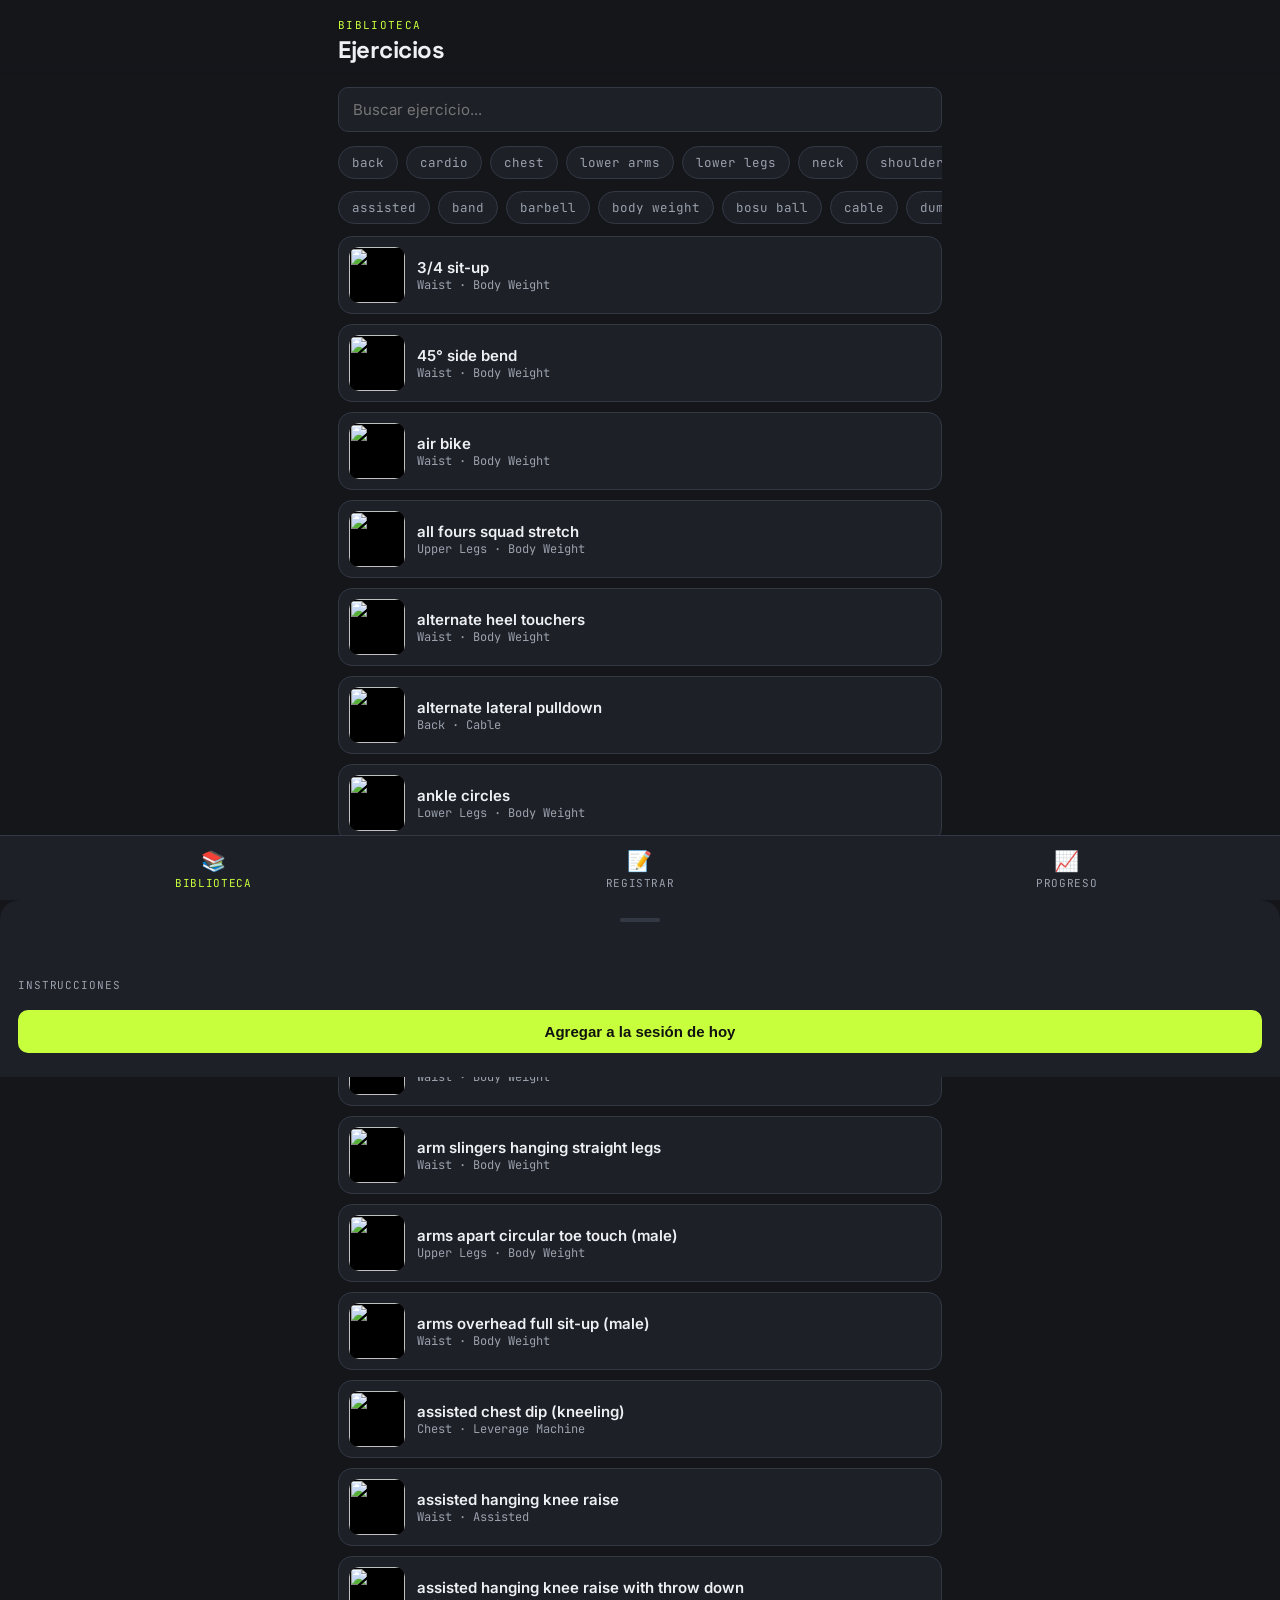
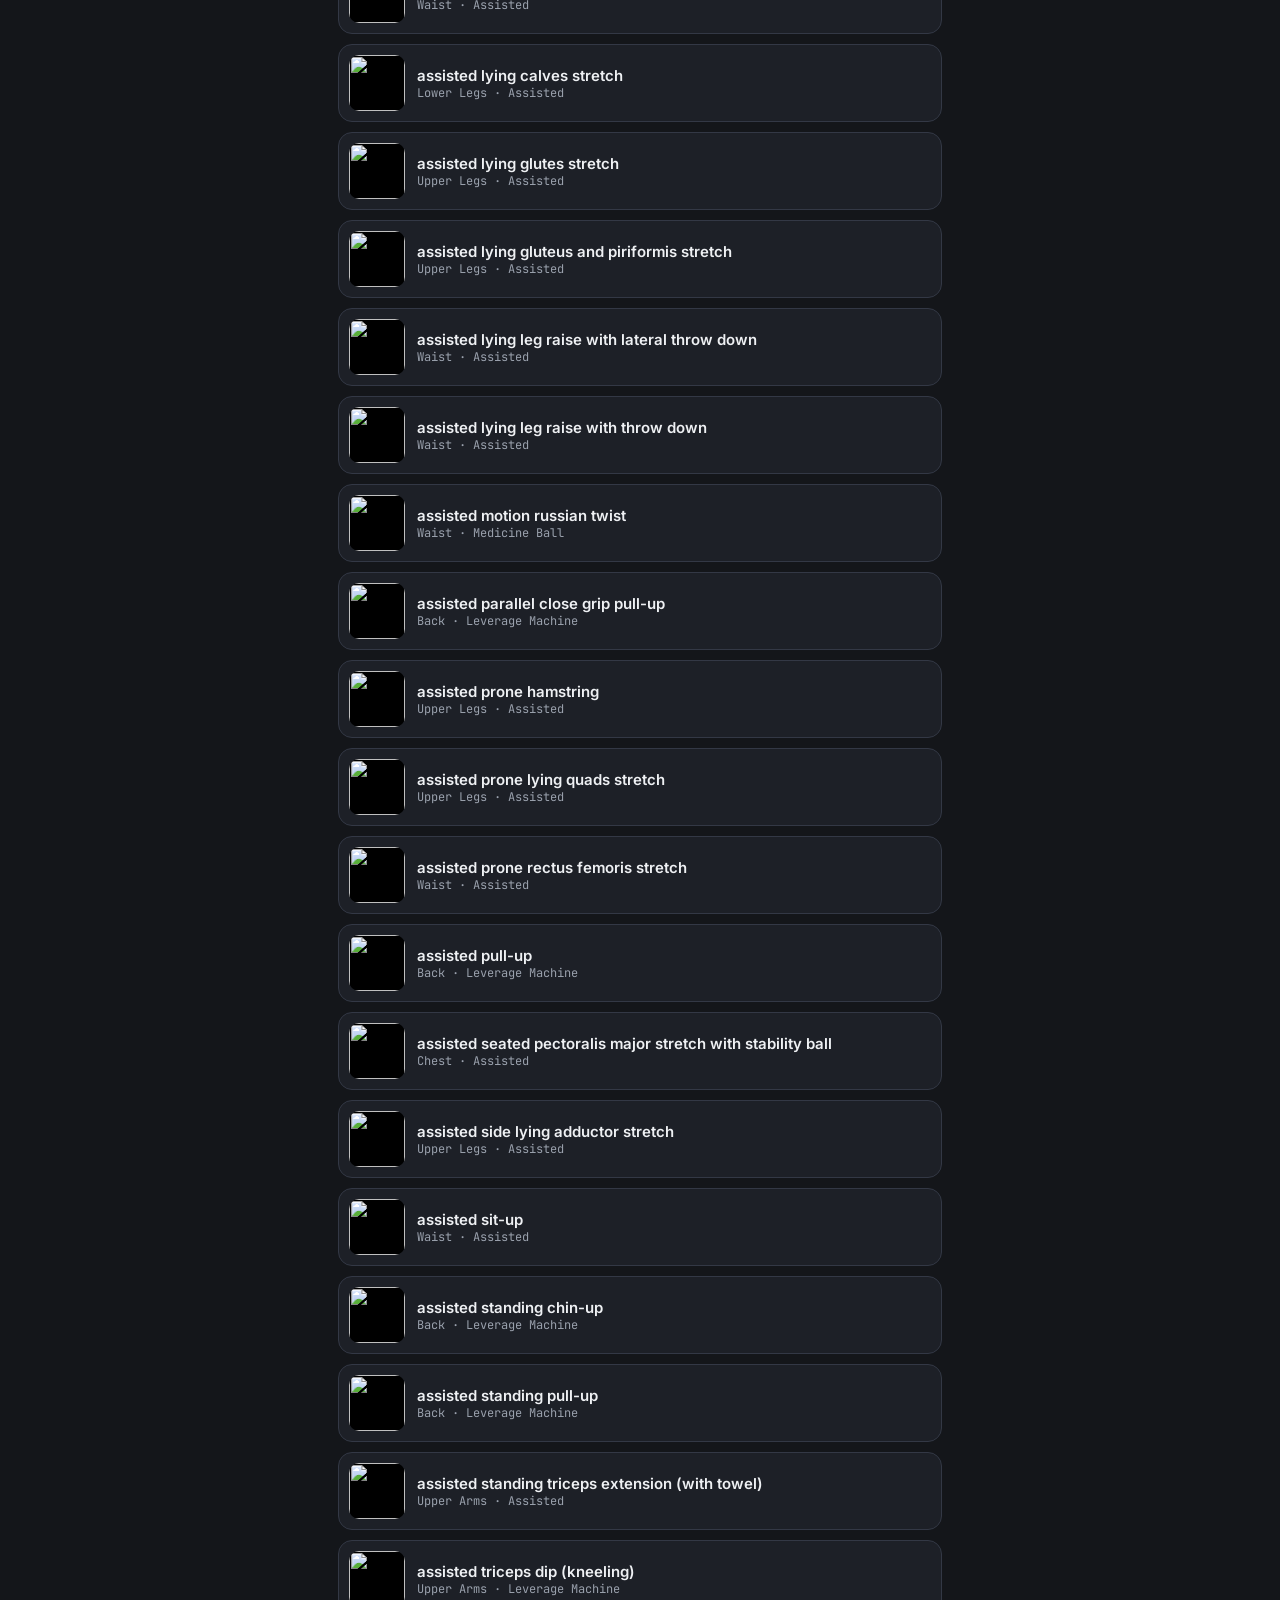
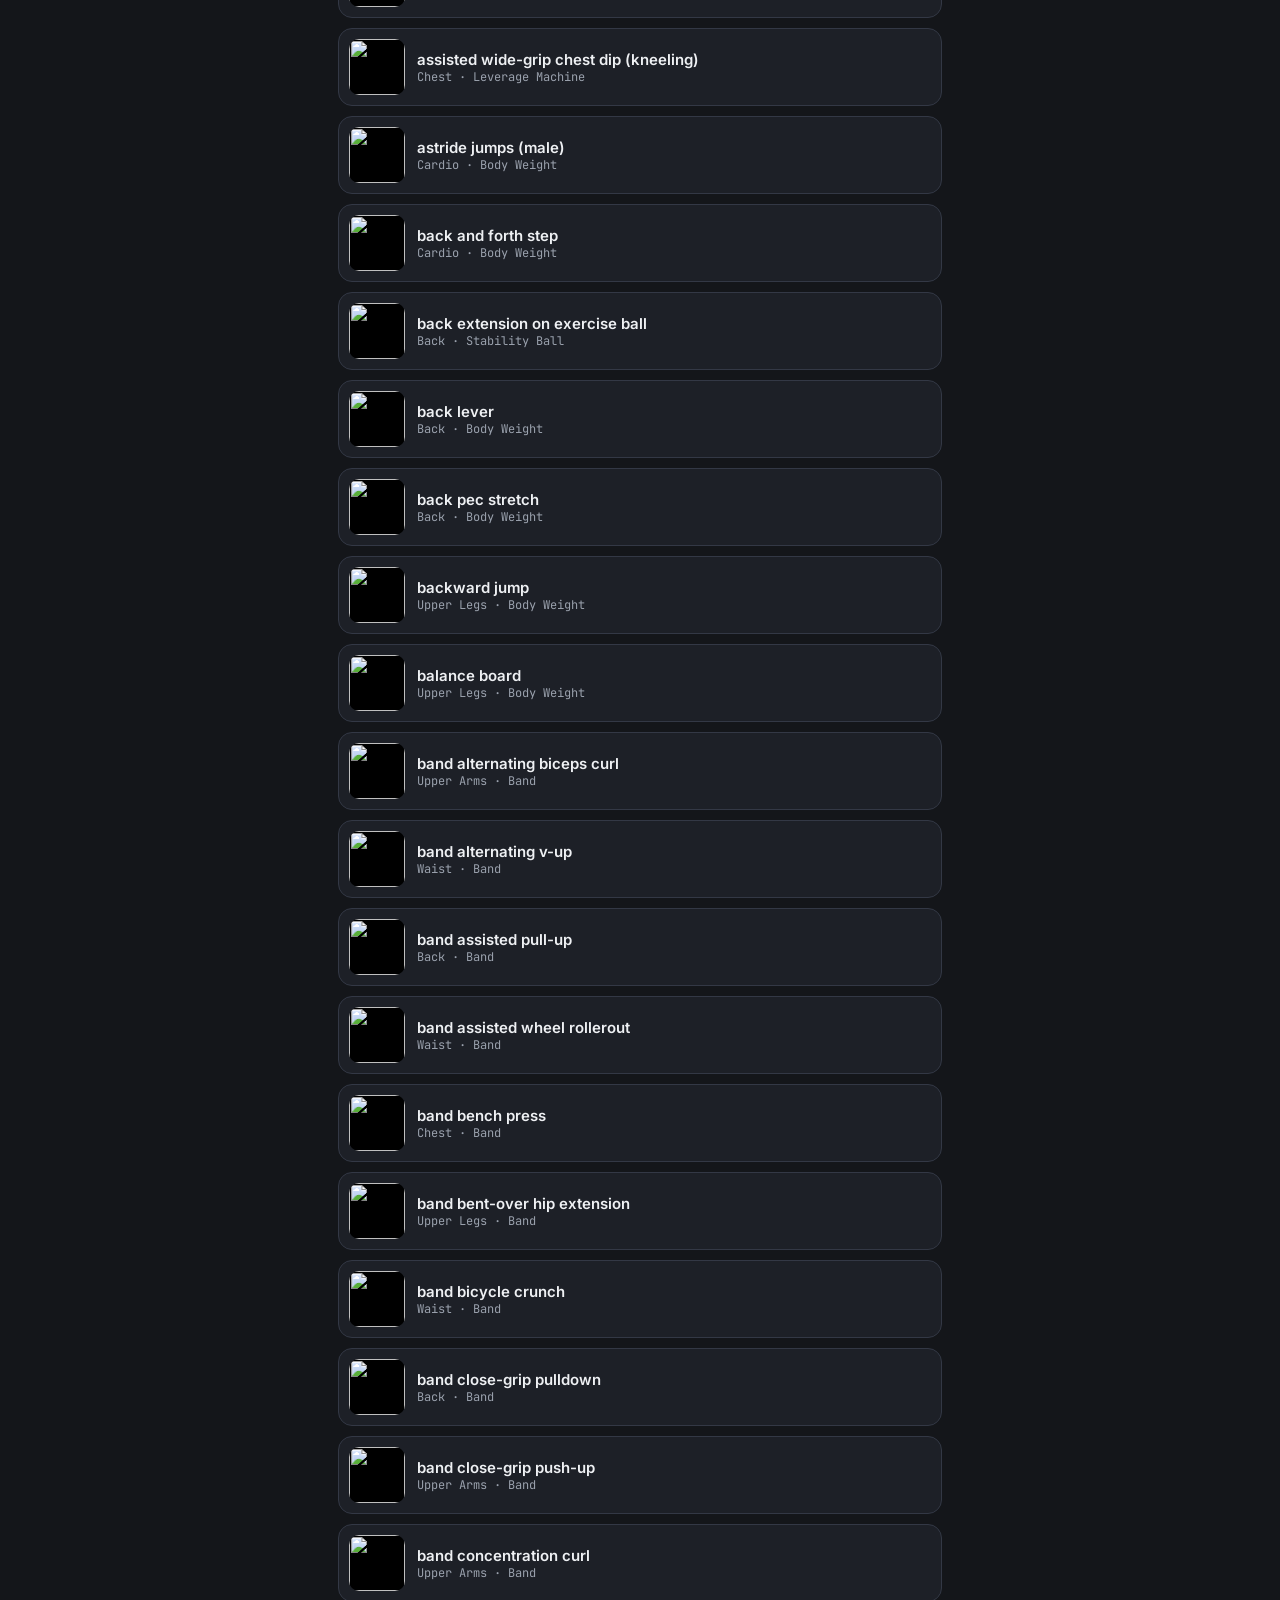
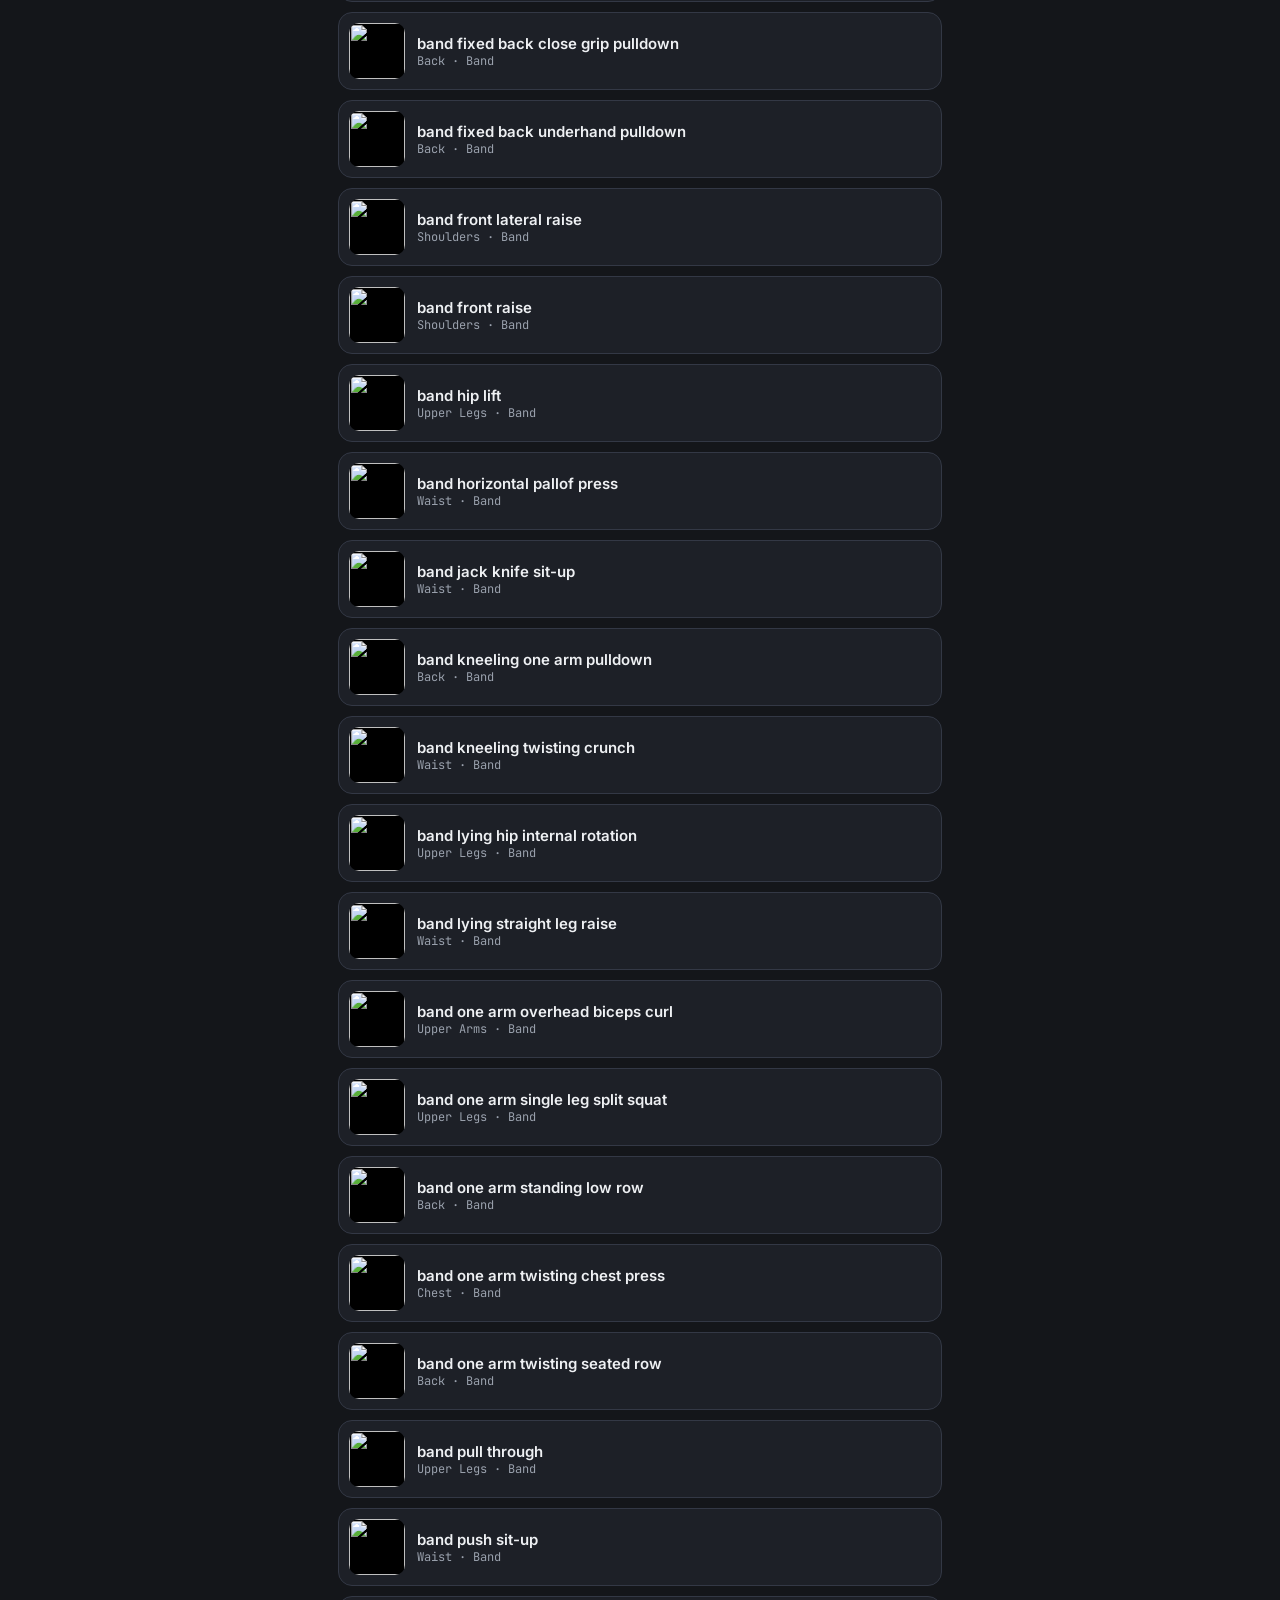
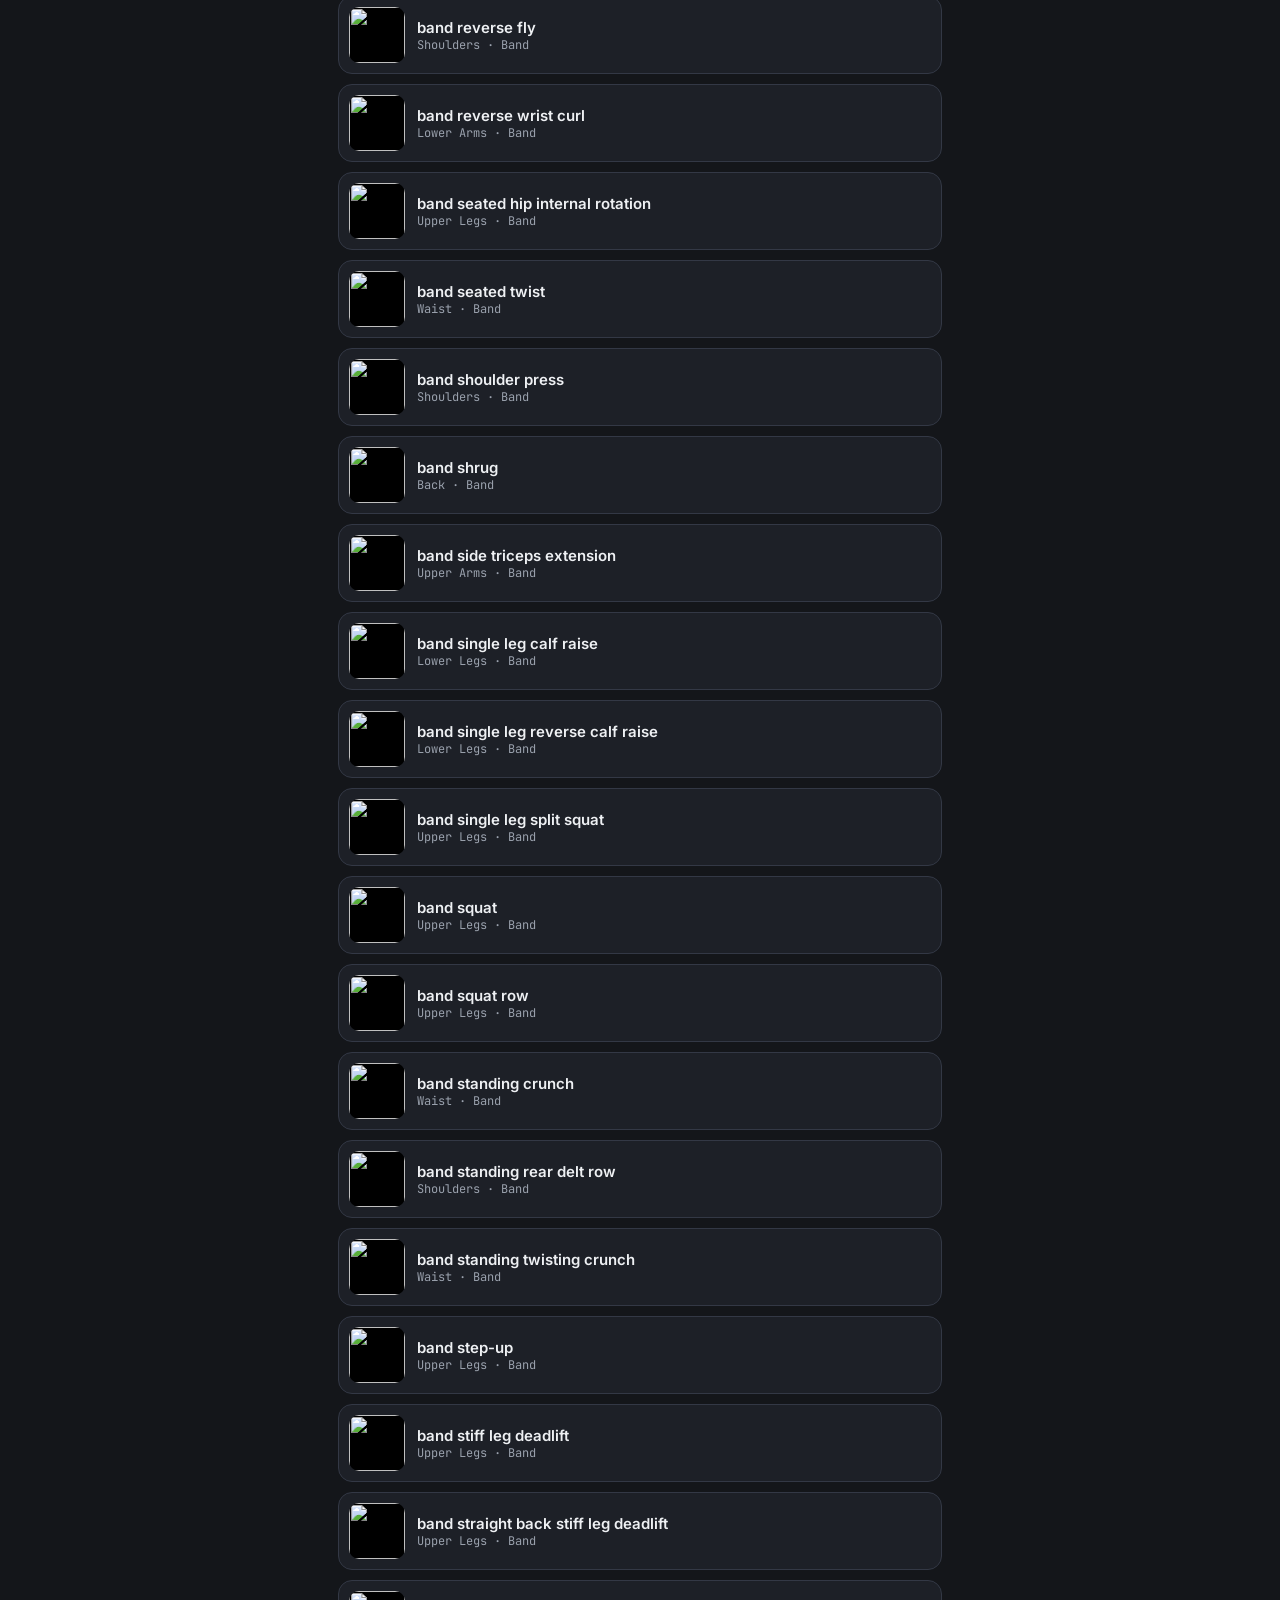
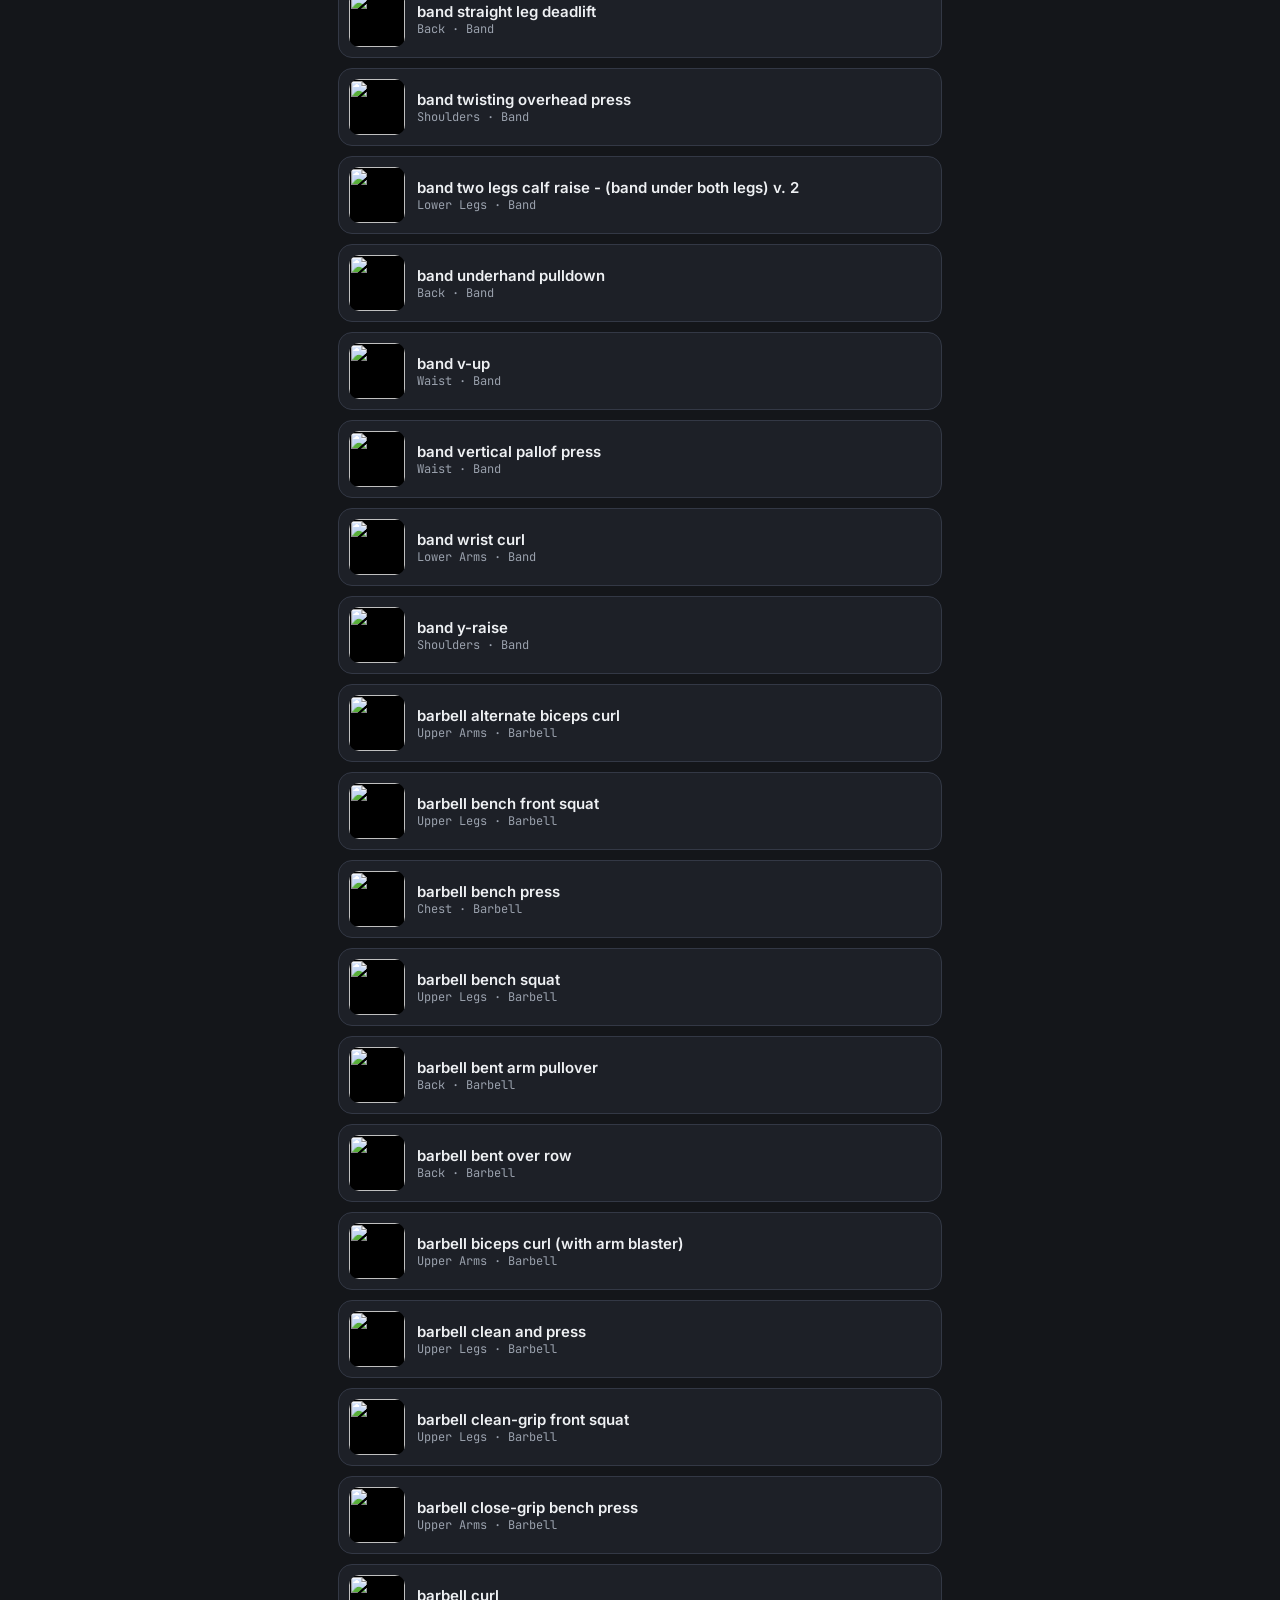
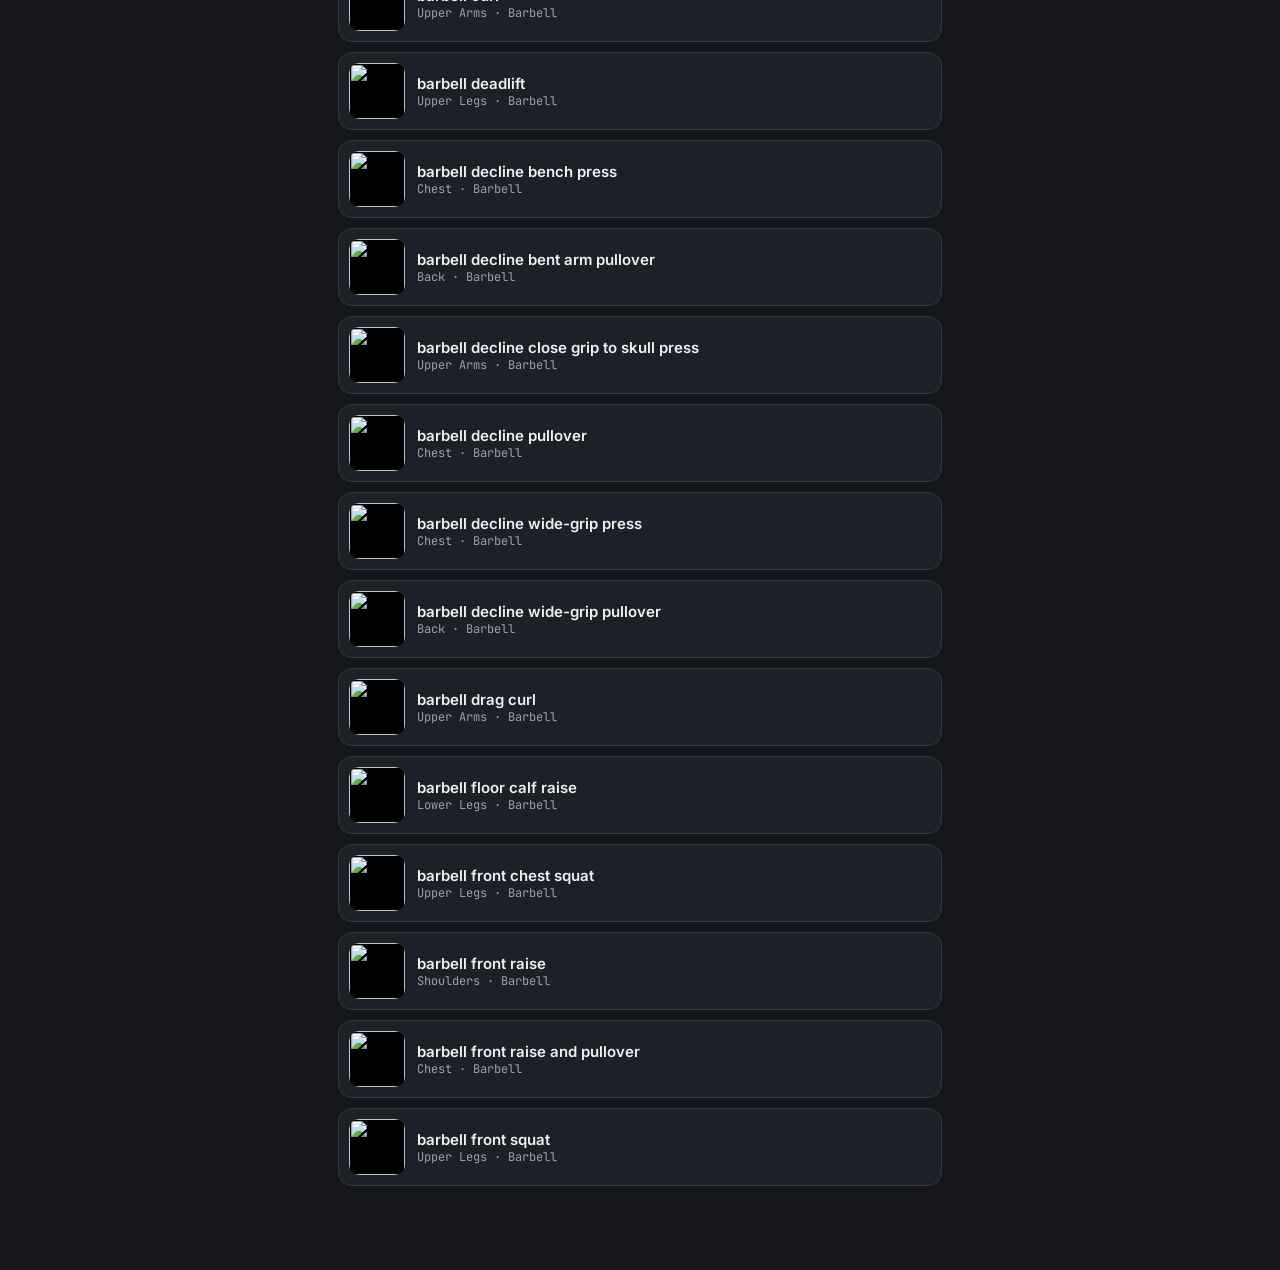
==== index.html @ 665dd1f1 "Add files via upload" ====
<!DOCTYPE html>
<html lang="es">
<head>
<meta charset="UTF-8" />
<meta name="viewport" content="width=device-width, initial-scale=1, viewport-fit=cover" />
<title>Biblioteca — Mi Entrenamiento</title>
<link rel="preconnect" href="https://fonts.googleapis.com">
<link href="https://fonts.googleapis.com/css2?family=Space+Grotesk:wght@500;700&family=Inter:wght@400;500;600&family=JetBrains+Mono:wght@400;500&display=swap" rel="stylesheet">
<link rel="stylesheet" href="css/style.css" />
</head>
<body>

<div class="topbar">
  <div class="container">
    <div class="eyebrow">Biblioteca</div>
    <h1>Ejercicios</h1>
  </div>
</div>

<div class="container">
  <div class="search-row">
    <input type="text" id="search" placeholder="Buscar ejercicio..." />
  </div>
  <div class="chip-row" id="chips-categoria"></div>
  <div class="chip-row" id="chips-equipo" style="margin-top:8px;"></div>

  <div class="ex-list" id="ex-list"></div>
  <div class="empty-state" id="empty" style="display:none;">
    <div class="big">🔍</div>
    Sin resultados. Prueba con otro filtro o búsqueda.
  </div>
</div>

<div class="sheet-backdrop" id="backdrop"></div>
<div class="sheet" id="sheet">
  <div class="handle"></div>
  <img class="hero-gif" id="sheet-gif" src="" alt="" />
  <h2 id="sheet-name"></h2>
  <div class="tag-row" id="sheet-tags"></div>
  <div class="field-label">Instrucciones</div>
  <ol id="sheet-steps"></ol>
  <div style="margin-top:18px;">
    <button class="btn" id="btn-add-session">Agregar a la sesión de hoy</button>
  </div>
</div>

<div class="toast" id="toast"></div>

<nav class="tabbar">
  <a href="index.html" class="active"><span class="icon">📚</span>Biblioteca</a>
  <a href="registro.html"><span class="icon">📝</span>Registrar</a>
  <a href="progreso.html"><span class="icon">📈</span>Progreso</a>
</nav>

<script src="js/config.js"></script>
<script>
let ALL = [];
let filtroCategoria = "todas";
let filtroEquipo = "todos";

const listEl = document.getElementById("ex-list");
const emptyEl = document.getElementById("empty");
const searchEl = document.getElementById("search");

function normaliza(s) {
  return (s || "").toString().toLowerCase().normalize("NFD").replace(/[\u0300-\u036f]/g, "");
}

async function cargar() {
  const res = await fetch("data/exercises_es.json");
  ALL = await res.json();
  construirChips();
  render();
}

function construirChips() {
  const categorias = ["todas", ...new Set(ALL.map(e => e.category).filter(Boolean))].sort();
  const equipos = ["todos", ...new Set(ALL.map(e => e.equipment).filter(Boolean))].sort();

  const catBox = document.getElementById("chips-categoria");
  catBox.innerHTML = categorias.map(c =>
    `<div class="chip ${c === filtroCategoria ? "active" : ""}" data-cat="${c}">${c}</div>`
  ).join("");
  catBox.querySelectorAll(".chip").forEach(chip => {
    chip.addEventListener("click", () => {
      filtroCategoria = chip.dataset.cat;
      construirChips();
      render();
    });
  });

  const eqBox = document.getElementById("chips-equipo");
  eqBox.innerHTML = equipos.map(eq =>
    `<div class="chip ${eq === filtroEquipo ? "active" : ""}" data-eq="${eq}">${eq}</div>`
  ).join("");
  eqBox.querySelectorAll(".chip").forEach(chip => {
    chip.addEventListener("click", () => {
      filtroEquipo = chip.dataset.eq;
      construirChips();
      render();
    });
  });
}

function render() {
  const q = normaliza(searchEl.value);
  const filtrados = ALL.filter(e => {
    if (filtroCategoria !== "todas" && e.category !== filtroCategoria) return false;
    if (filtroEquipo !== "todos" && e.equipment !== filtroEquipo) return false;
    if (q && !normaliza(e.name).includes(q) && !normaliza(e.target).includes(q)) return false;
    return true;
  }).slice(0, 120); // limitar render inicial por rendimiento en celular

  listEl.innerHTML = filtrados.map(e => `
    <div class="ex-card" data-id="${e.id}">
      <img src="${e.image_url}" loading="lazy" alt="" />
      <div class="info">
        <div class="name">${e.name}</div>
        <div class="meta">${e.category} · ${e.equipment}</div>
      </div>
    </div>
  `).join("");

  emptyEl.style.display = filtrados.length === 0 ? "block" : "none";

  listEl.querySelectorAll(".ex-card").forEach(card => {
    card.addEventListener("click", () => abrirDetalle(card.dataset.id));
  });
}

searchEl.addEventListener("input", render);

// --- Detalle (sheet) ---
const backdrop = document.getElementById("backdrop");
const sheet = document.getElementById("sheet");
let ejercicioActual = null;

function abrirDetalle(id) {
  const e = ALL.find(x => x.id === id);
  if (!e) return;
  ejercicioActual = e;
  document.getElementById("sheet-gif").src = e.gif_url;
  document.getElementById("sheet-name").textContent = e.name;
  document.getElementById("sheet-tags").innerHTML = [e.category, e.equipment, e.target]
    .filter(Boolean).map(t => `<span class="tag">${t}</span>`).join("");
  const pasos = e.instrucciones && e.instrucciones.length
    ? e.instrucciones
    : ["Instrucciones no disponibles en español para este ejercicio."];
  document.getElementById("sheet-steps").innerHTML = pasos.map(p => `<li>${p}</li>`).join("");
  backdrop.classList.add("open");
  sheet.classList.add("open");
}

function cerrarDetalle() {
  backdrop.classList.remove("open");
  sheet.classList.remove("open");
}
backdrop.addEventListener("click", cerrarDetalle);

document.getElementById("btn-add-session").addEventListener("click", () => {
  if (!ejercicioActual) return;
  const sesion = JSON.parse(localStorage.getItem("sesion_hoy") || "[]");
  if (!sesion.find(x => x.id === ejercicioActual.id)) {
    sesion.push({ id: ejercicioActual.id, name: ejercicioActual.name });
    localStorage.setItem("sesion_hoy", JSON.stringify(sesion));
  }
  mostrarToast("Agregado a la sesión de hoy");
  cerrarDetalle();
});

function mostrarToast(msg) {
  const t = document.getElementById("toast");
  t.textContent = msg;
  t.classList.add("show");
  setTimeout(() => t.classList.remove("show"), 1800);
}

cargar();
</script>
</body>
</html>
---- css/style.css ----
:root {
  --bg: #14161a;
  --bg-elev: #1d2027;
  --bg-elev-2: #262a33;
  --line: #33384533;
  --line-solid: #333845;
  --text: #eef0f3;
  --text-dim: #9aa1ad;
  --accent: #c8ff3d;
  --accent-dim: #a6d92f;
  --danger: #ff6b5e;
  --radius: 14px;
  --font-display: 'Space Grotesk', system-ui, sans-serif;
  --font-body: 'Inter', system-ui, -apple-system, sans-serif;
  --font-mono: 'JetBrains Mono', ui-monospace, monospace;
}

* { box-sizing: border-box; }

html, body {
  margin: 0;
  padding: 0;
  background: var(--bg);
  color: var(--text);
  font-family: var(--font-body);
  -webkit-font-smoothing: antialiased;
}

body {
  padding-bottom: 84px;
  min-height: 100vh;
}

a { color: inherit; }

h1, h2, h3 {
  font-family: var(--font-display);
  margin: 0;
  letter-spacing: -0.02em;
}

.topbar {
  position: sticky;
  top: 0;
  z-index: 20;
  background: linear-gradient(180deg, var(--bg) 80%, transparent);
  padding: 18px 18px 10px;
}

.topbar .eyebrow {
  font-family: var(--font-mono);
  font-size: 11px;
  text-transform: uppercase;
  letter-spacing: 0.12em;
  color: var(--accent);
  margin-bottom: 2px;
}

.topbar h1 {
  font-size: 24px;
}

.container {
  padding: 0 18px;
  max-width: 640px;
  margin: 0 auto;
}

/* Search + filters */
.search-row {
  display: flex;
  gap: 8px;
  margin: 12px 0 14px;
}

input[type="text"], input[type="number"], input[type="date"], select, textarea {
  background: var(--bg-elev);
  border: 1px solid var(--line-solid);
  color: var(--text);
  border-radius: 10px;
  padding: 12px 14px;
  font-size: 15px;
  font-family: var(--font-body);
  width: 100%;
}

input:focus, select:focus, textarea:focus {
  outline: none;
  border-color: var(--accent);
}

.chip-row {
  display: flex;
  gap: 8px;
  overflow-x: auto;
  padding-bottom: 4px;
  scrollbar-width: none;
}
.chip-row::-webkit-scrollbar { display: none; }

.chip {
  flex: none;
  font-family: var(--font-mono);
  font-size: 12.5px;
  padding: 7px 13px;
  border-radius: 999px;
  border: 1px solid var(--line-solid);
  background: var(--bg-elev);
  color: var(--text-dim);
  white-space: nowrap;
  cursor: pointer;
}
.chip.active {
  background: var(--accent);
  color: #10120f;
  border-color: var(--accent);
  font-weight: 600;
}

/* Exercise grid/list */
.ex-list {
  display: flex;
  flex-direction: column;
  gap: 10px;
  margin-top: 8px;
}

.ex-card {
  display: flex;
  align-items: center;
  gap: 12px;
  background: var(--bg-elev);
  border: 1px solid var(--line-solid);
  border-radius: var(--radius);
  padding: 10px;
  cursor: pointer;
}

.ex-card img {
  width: 56px;
  height: 56px;
  border-radius: 10px;
  object-fit: cover;
  background: #000;
  flex: none;
}

.ex-card .info { min-width: 0; }
.ex-card .name {
  font-size: 15px;
  font-weight: 600;
  white-space: nowrap;
  overflow: hidden;
  text-overflow: ellipsis;
}
.ex-card .meta {
  font-family: var(--font-mono);
  font-size: 12px;
  color: var(--text-dim);
  text-transform: capitalize;
}

.empty-state {
  text-align: center;
  padding: 60px 20px;
  color: var(--text-dim);
}
.empty-state .big { font-size: 32px; margin-bottom: 8px; }

/* Bottom nav */
.tabbar {
  position: fixed;
  bottom: 0; left: 0; right: 0;
  display: flex;
  background: var(--bg-elev);
  border-top: 1px solid var(--line-solid);
  z-index: 30;
  padding-bottom: env(safe-area-inset-bottom);
}
.tabbar a {
  flex: 1;
  text-align: center;
  padding: 12px 4px 10px;
  text-decoration: none;
  color: var(--text-dim);
  font-family: var(--font-mono);
  font-size: 11px;
  text-transform: uppercase;
  letter-spacing: 0.06em;
}
.tabbar a .icon { display: block; font-size: 20px; margin-bottom: 2px; }
.tabbar a.active { color: var(--accent); }

/* Buttons */
.btn {
  display: inline-flex;
  align-items: center;
  justify-content: center;
  gap: 6px;
  background: var(--accent);
  color: #10120f;
  border: none;
  border-radius: 10px;
  padding: 13px 18px;
  font-weight: 700;
  font-size: 15px;
  cursor: pointer;
  width: 100%;
}
.btn:disabled { opacity: 0.5; }
.btn.secondary {
  background: var(--bg-elev-2);
  color: var(--text);
  border: 1px solid var(--line-solid);
}
.btn.danger { background: var(--danger); color: #200; }

/* Modal / detail sheet */
.sheet-backdrop {
  position: fixed; inset: 0;
  background: #000c;
  z-index: 40;
  display: none;
}
.sheet-backdrop.open { display: block; }
.sheet {
  position: fixed;
  left: 0; right: 0; bottom: 0;
  max-height: 88vh;
  overflow-y: auto;
  background: var(--bg-elev);
  border-radius: 20px 20px 0 0;
  z-index: 41;
  padding: 18px 18px calc(24px + env(safe-area-inset-bottom));
  transform: translateY(100%);
  transition: transform 0.25s ease;
}
.sheet.open { transform: translateY(0); }
.sheet .handle {
  width: 40px; height: 4px;
  background: var(--line-solid);
  border-radius: 2px;
  margin: 0 auto 14px;
}
.sheet img.hero-gif {
  width: 100%;
  border-radius: 12px;
  background: #000;
  margin-bottom: 14px;
}
.sheet h2 { font-size: 20px; margin-bottom: 6px; }
.tag-row { display: flex; gap: 6px; flex-wrap: wrap; margin-bottom: 14px; }
.tag {
  font-family: var(--font-mono);
  font-size: 11px;
  padding: 4px 9px;
  border-radius: 999px;
  background: var(--bg-elev-2);
  color: var(--text-dim);
}
.sheet ol { padding-left: 20px; margin: 0; }
.sheet ol li { margin-bottom: 8px; line-height: 1.5; color: var(--text-dim); font-size: 14px; }

/* Forms / log */
.field-label {
  font-family: var(--font-mono);
  font-size: 11px;
  text-transform: uppercase;
  letter-spacing: 0.08em;
  color: var(--text-dim);
  margin: 16px 0 6px;
  display: block;
}

.set-row {
  display: grid;
  grid-template-columns: 32px 1fr 1fr 24px;
  gap: 8px;
  align-items: center;
  margin-bottom: 8px;
}
.set-row .set-num {
  font-family: var(--font-mono);
  color: var(--accent);
  text-align: center;
}
.set-row .rm {
  color: var(--text-dim);
  text-align: center;
  cursor: pointer;
}

.card {
  background: var(--bg-elev);
  border: 1px solid var(--line-solid);
  border-radius: var(--radius);
  padding: 14px;
  margin-bottom: 12px;
}

.toast {
  position: fixed;
  bottom: 96px;
  left: 50%;
  transform: translateX(-50%);
  background: var(--accent);
  color: #10120f;
  padding: 10px 18px;
  border-radius: 999px;
  font-weight: 600;
  font-size: 14px;
  z-index: 50;
  opacity: 0;
  transition: opacity 0.2s;
  pointer-events: none;
  white-space: nowrap;
}
.toast.show { opacity: 1; }

.session-ex {
  display: flex;
  justify-content: space-between;
  align-items: center;
  padding: 12px 0;
  border-bottom: 1px solid var(--line);
}
.session-ex:last-child { border-bottom: none; }

.stat-num {
  font-family: var(--font-mono);
  font-size: 28px;
  color: var(--accent);
  font-weight: 700;
}
.stat-label {
  font-family: var(--font-mono);
  font-size: 11px;
  color: var(--text-dim);
  text-transform: uppercase;
}

canvas#chart { width: 100%; }
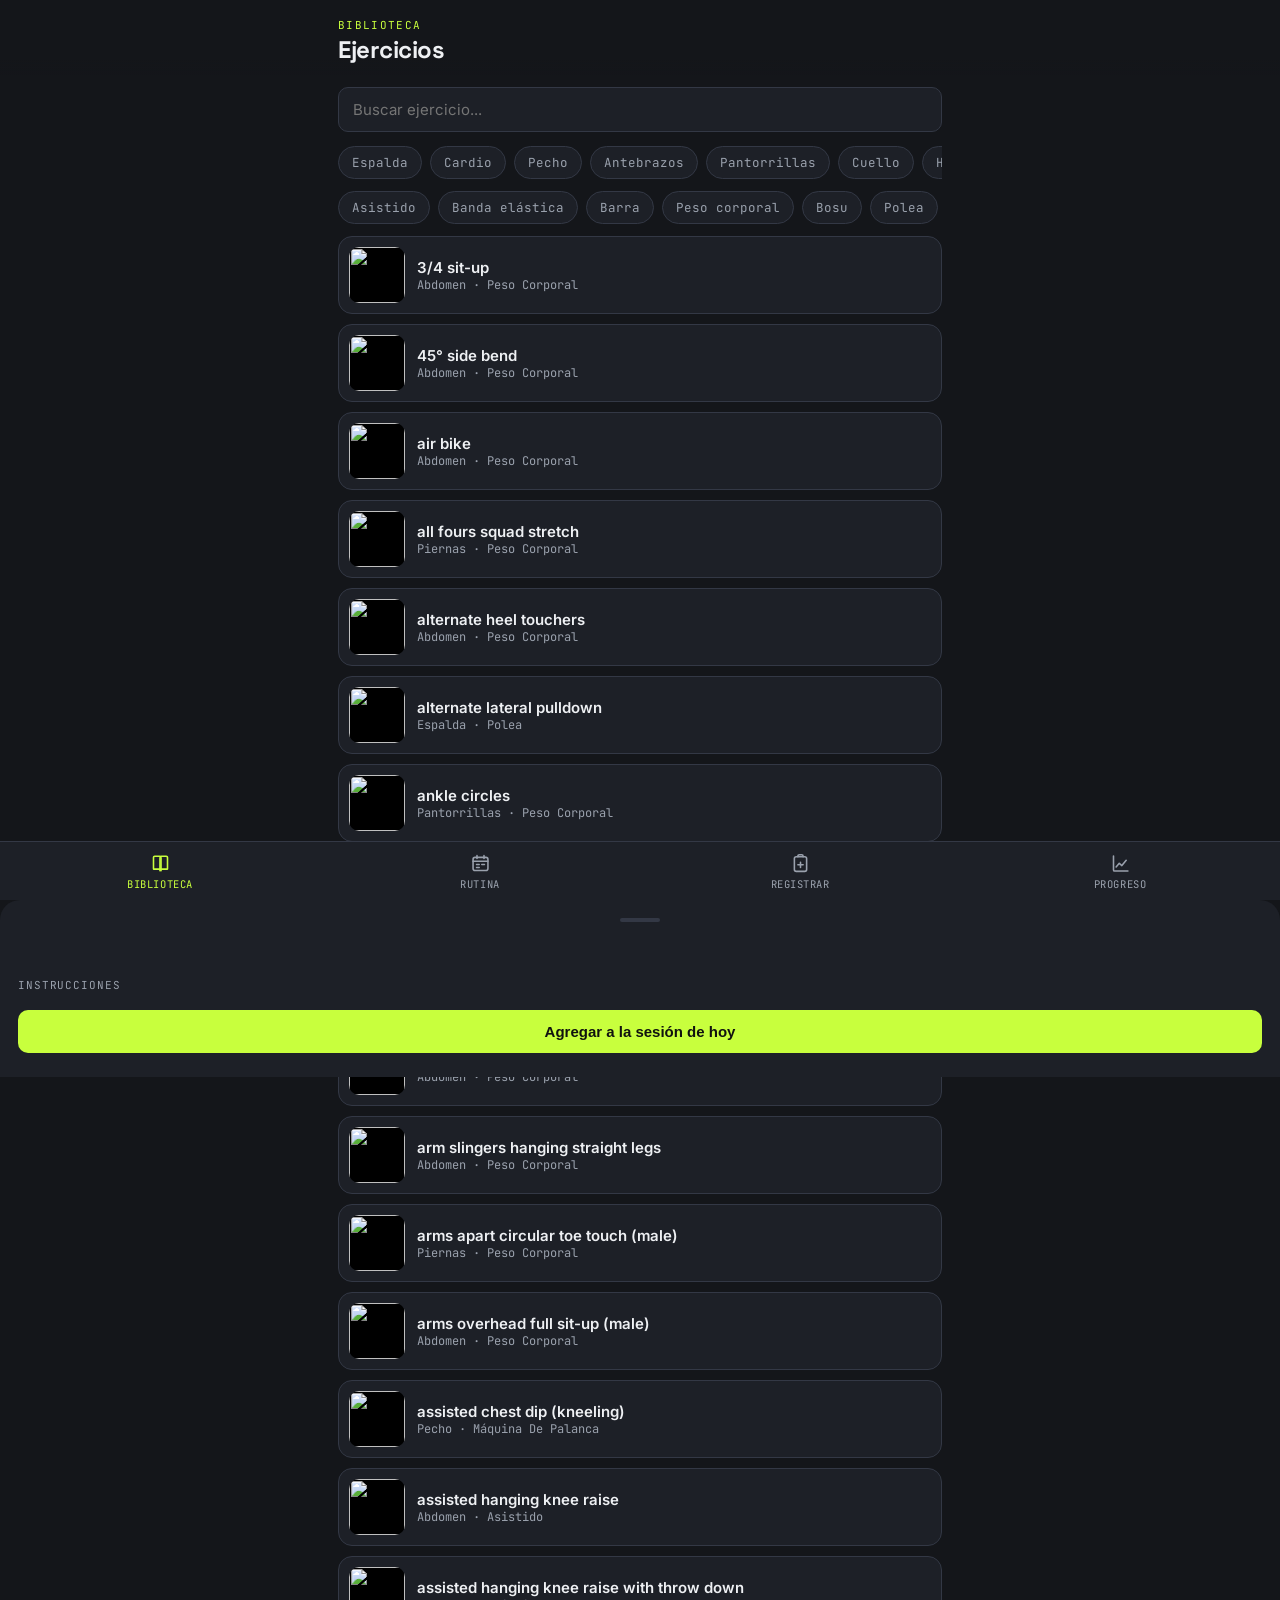
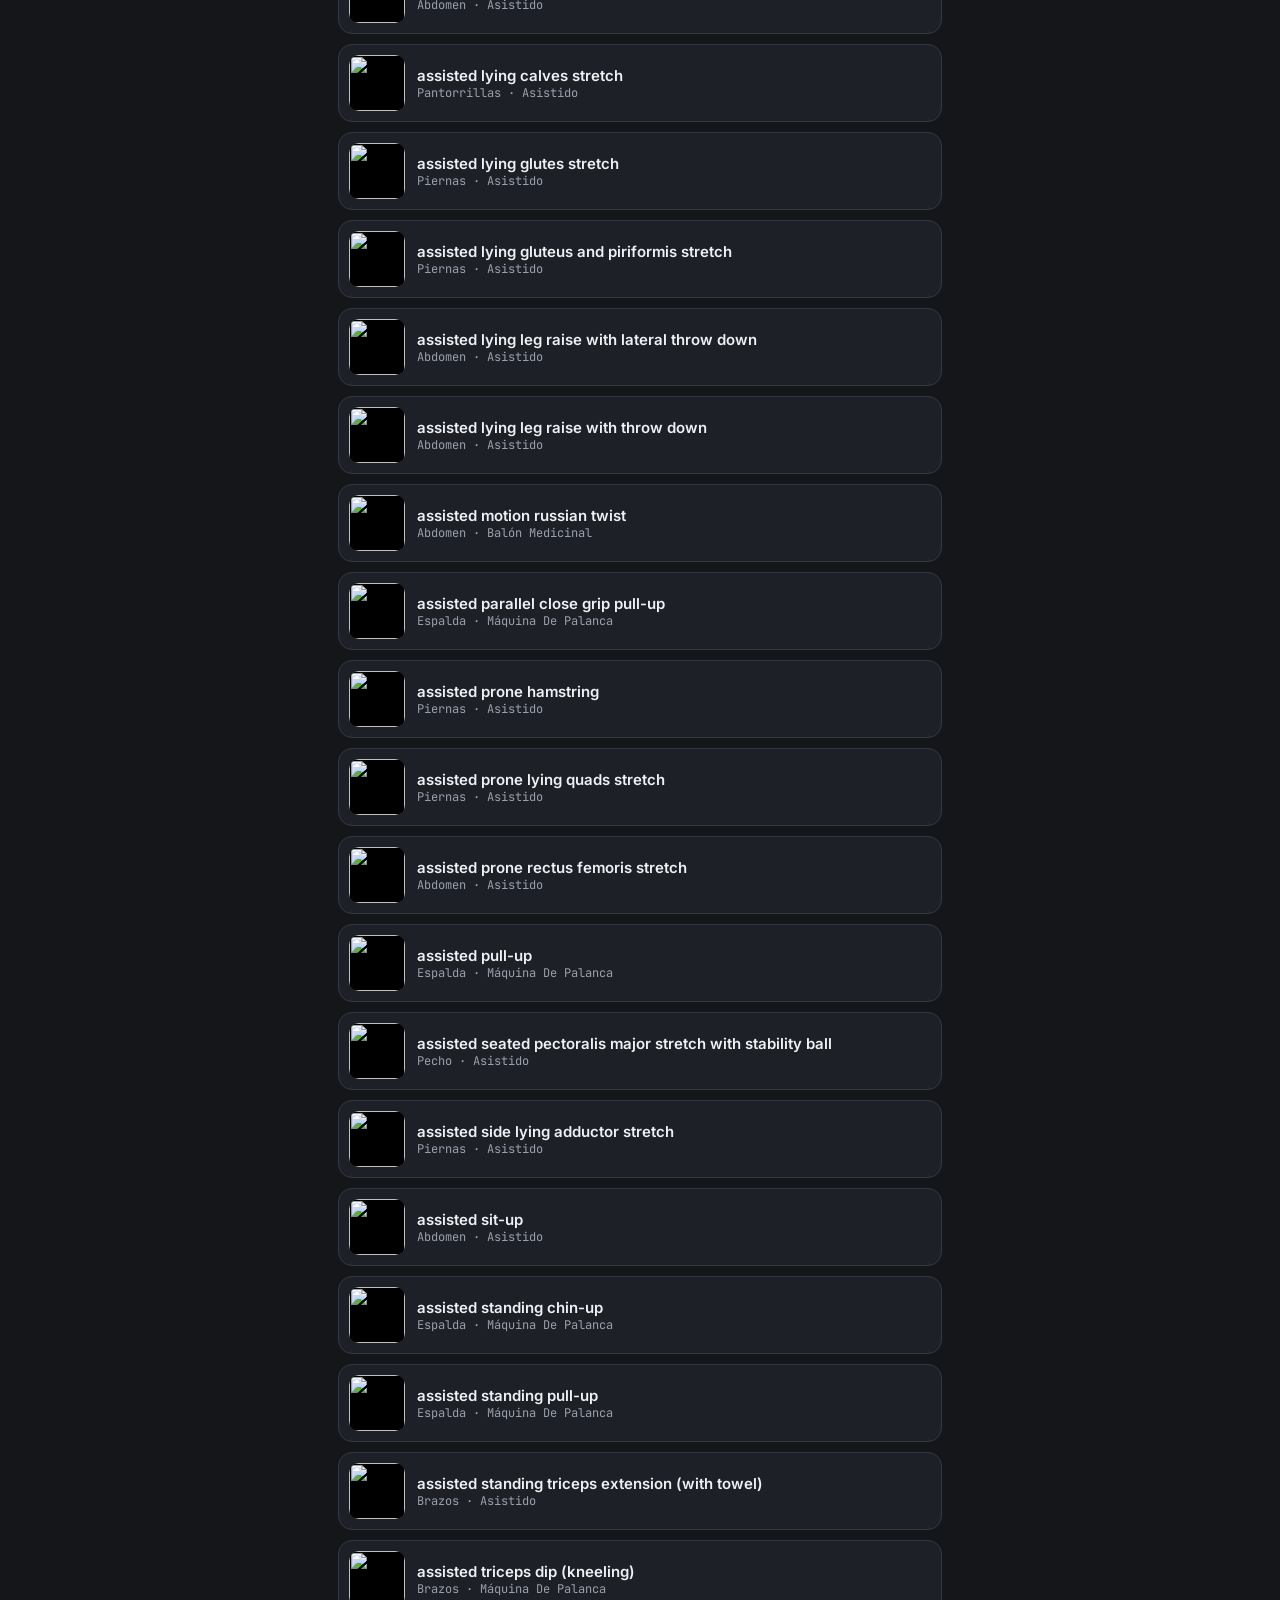
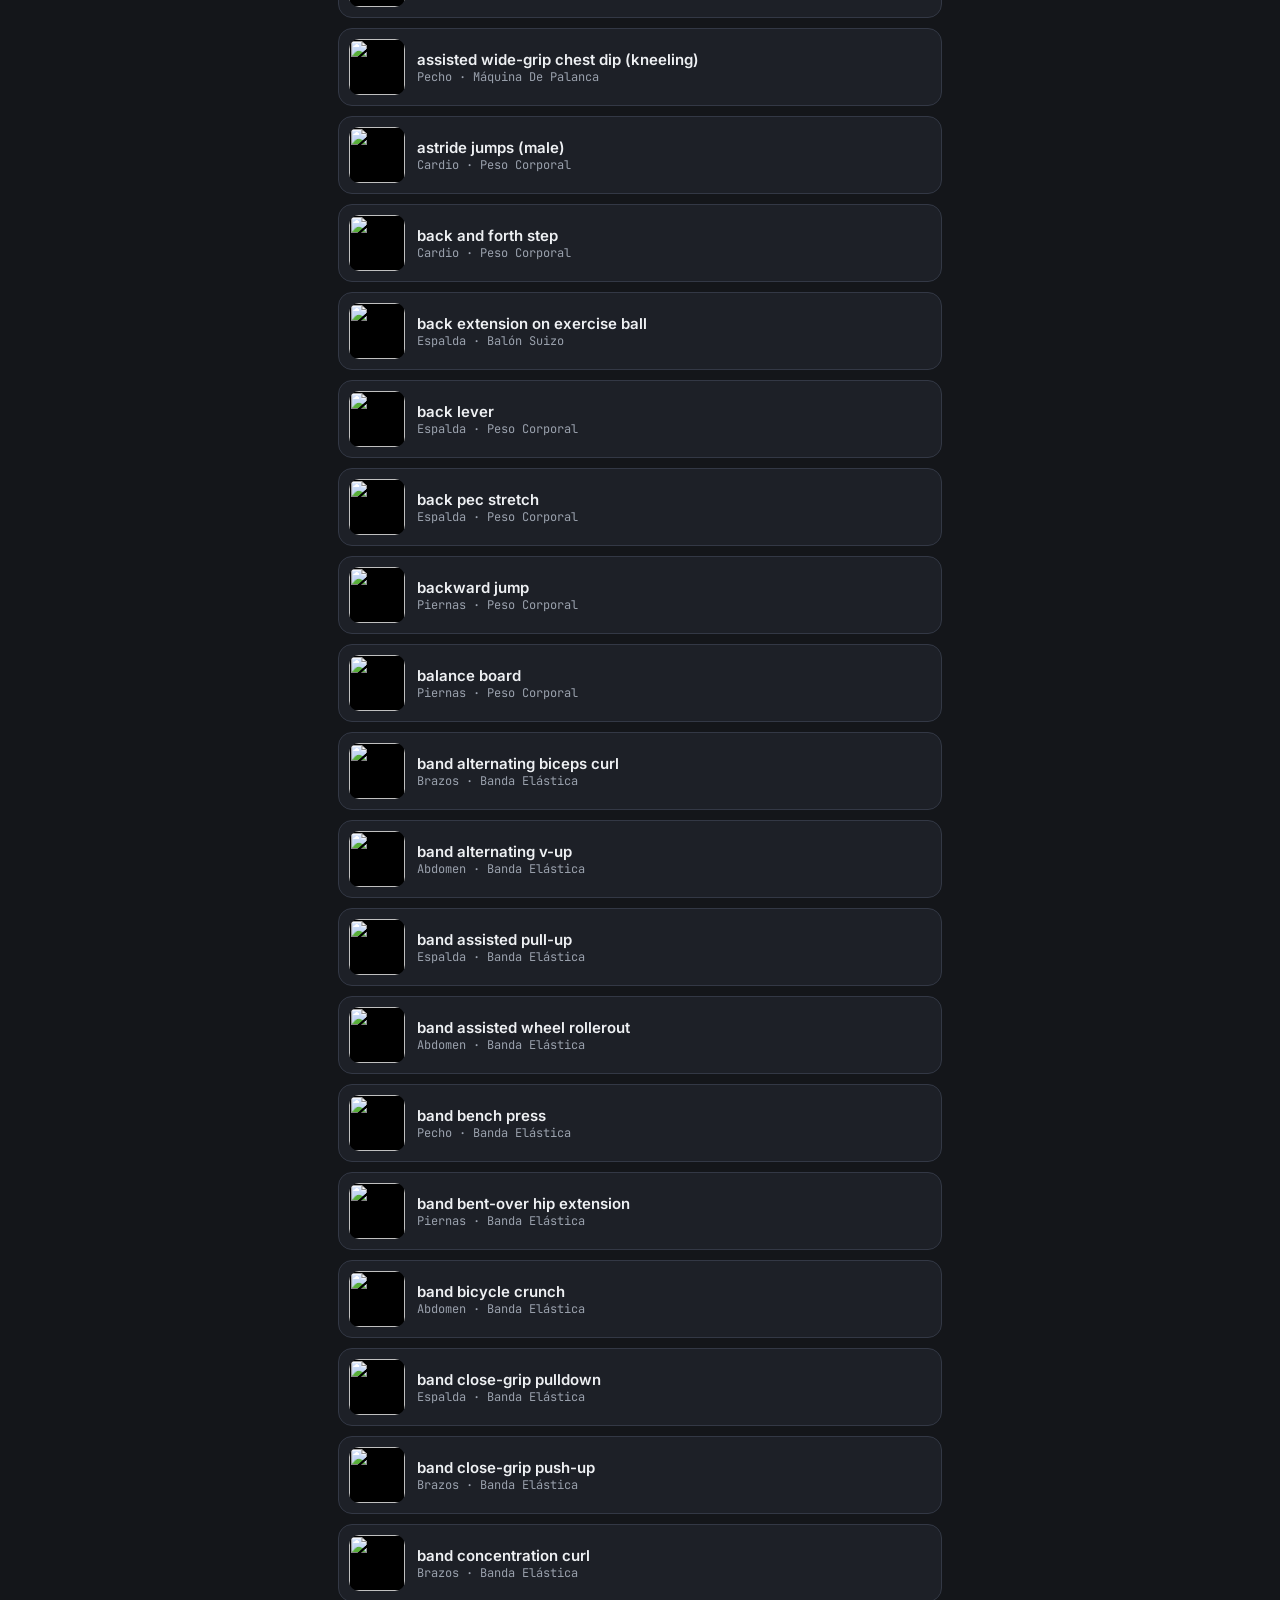
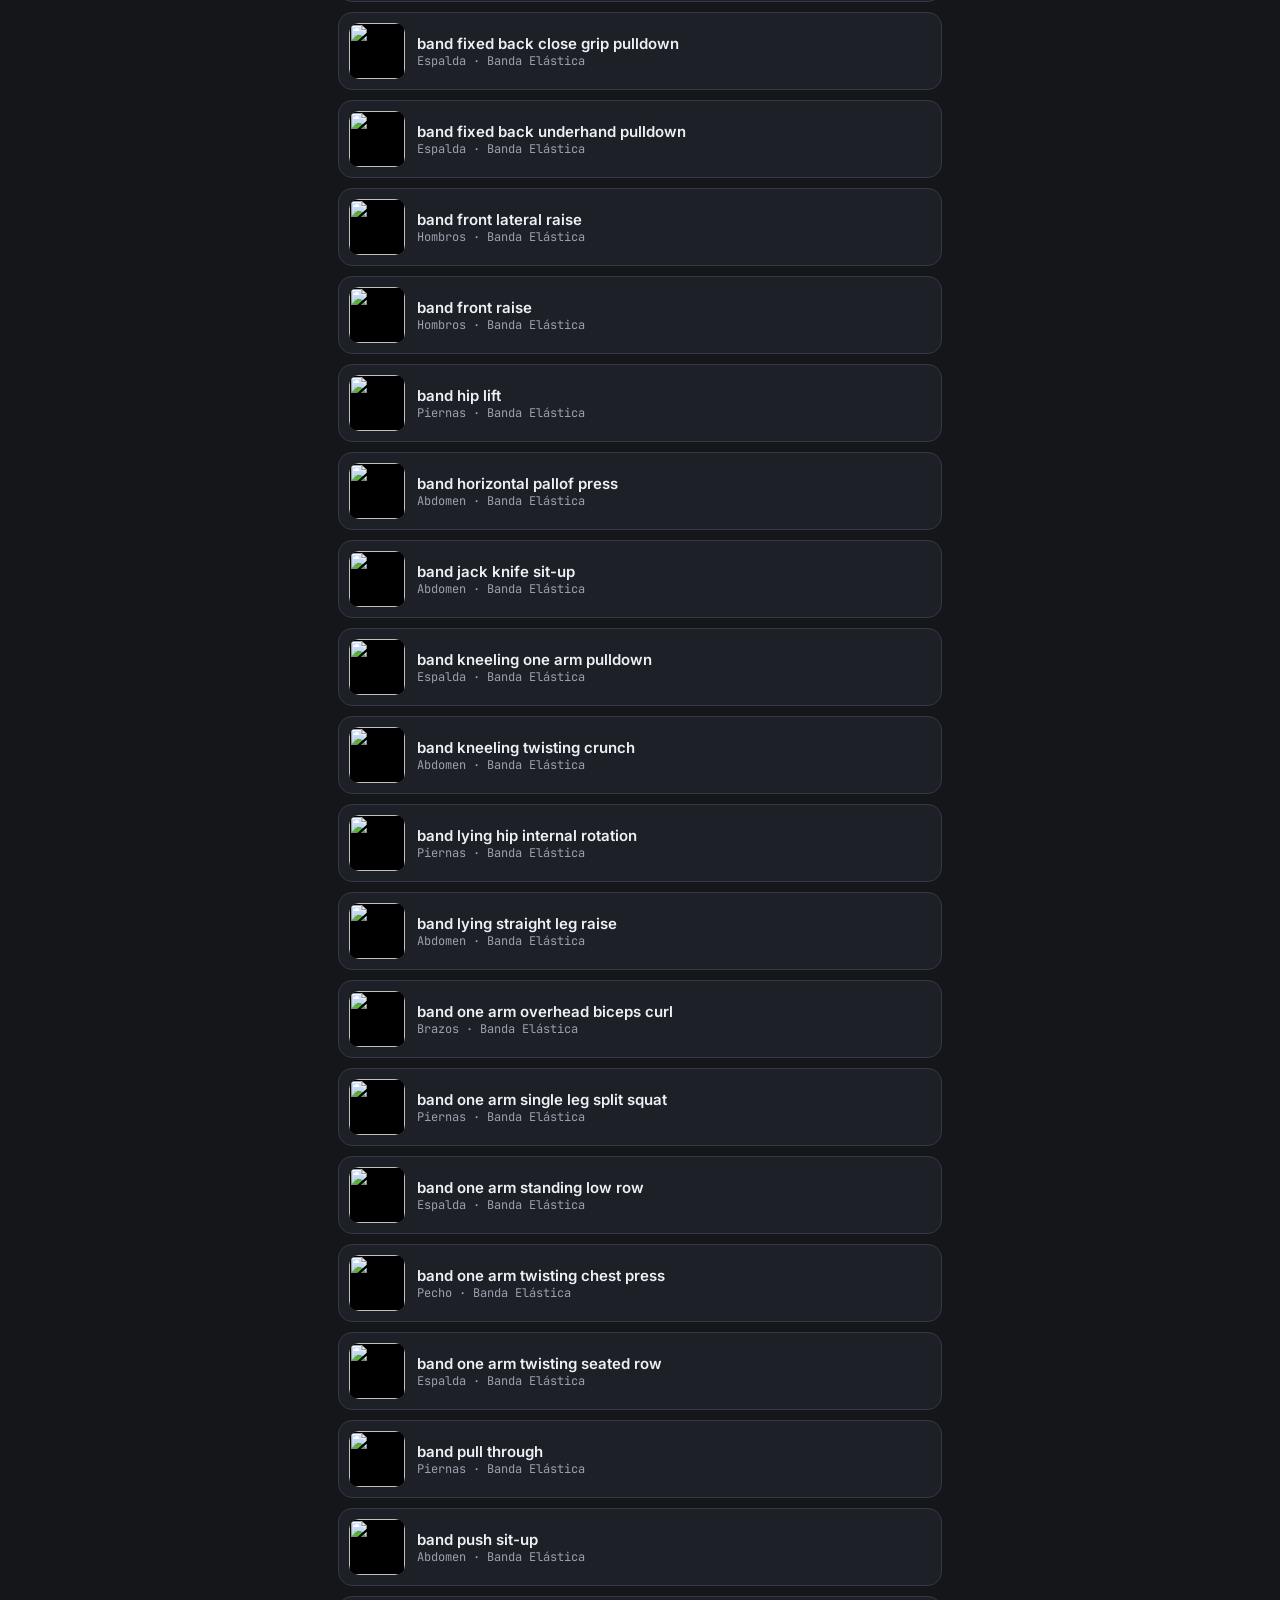
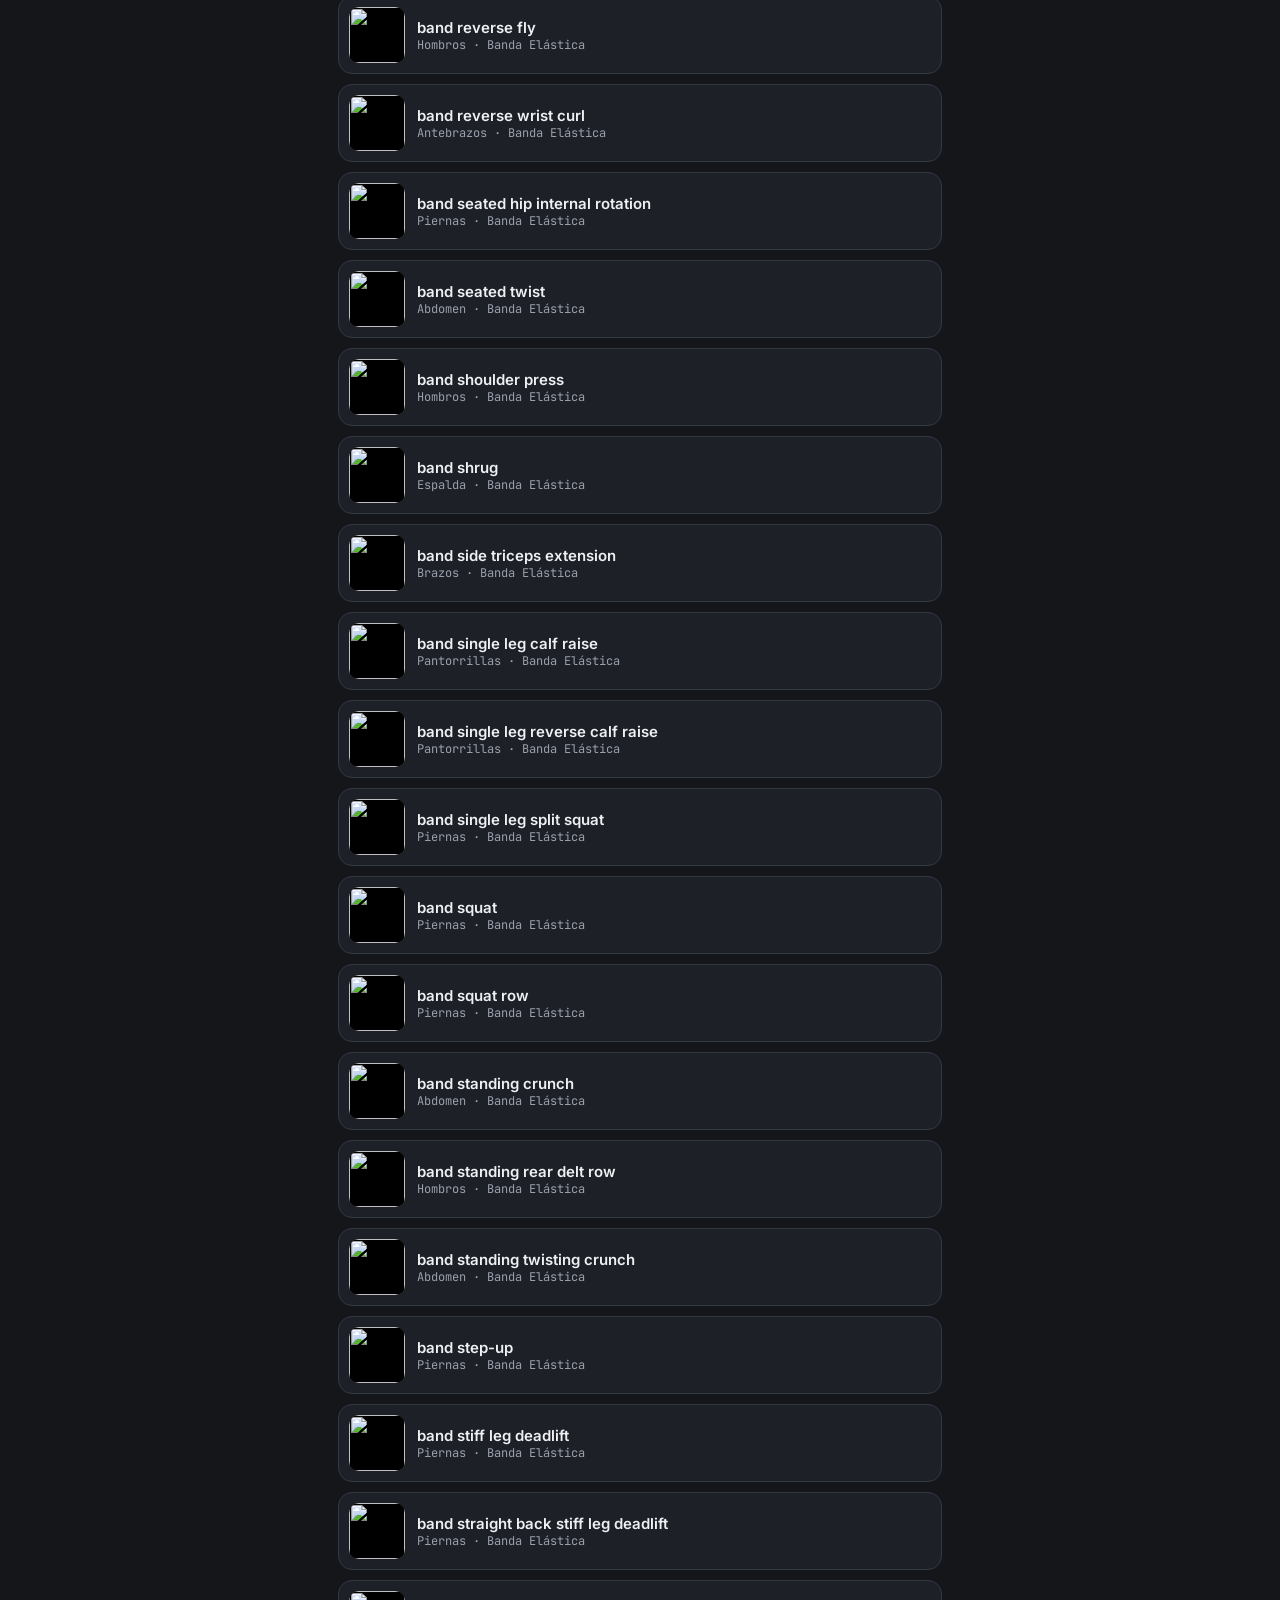
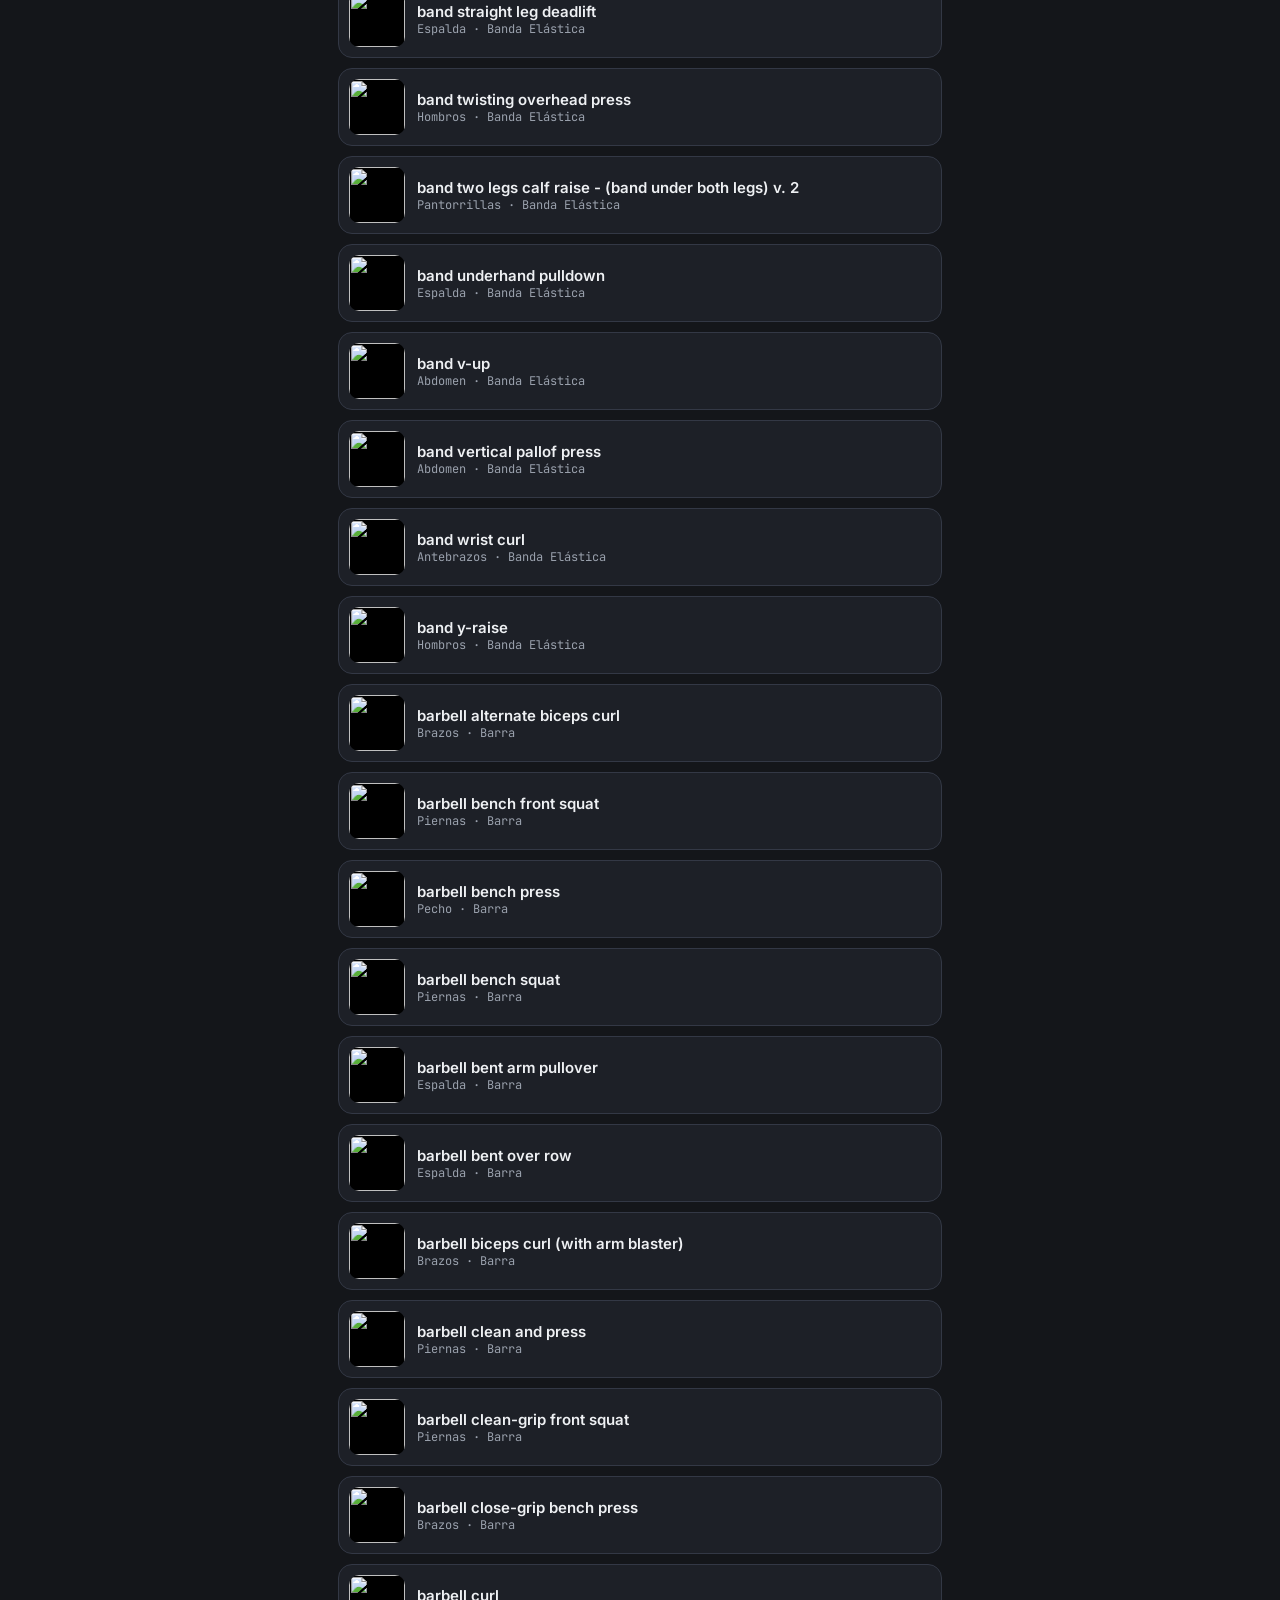
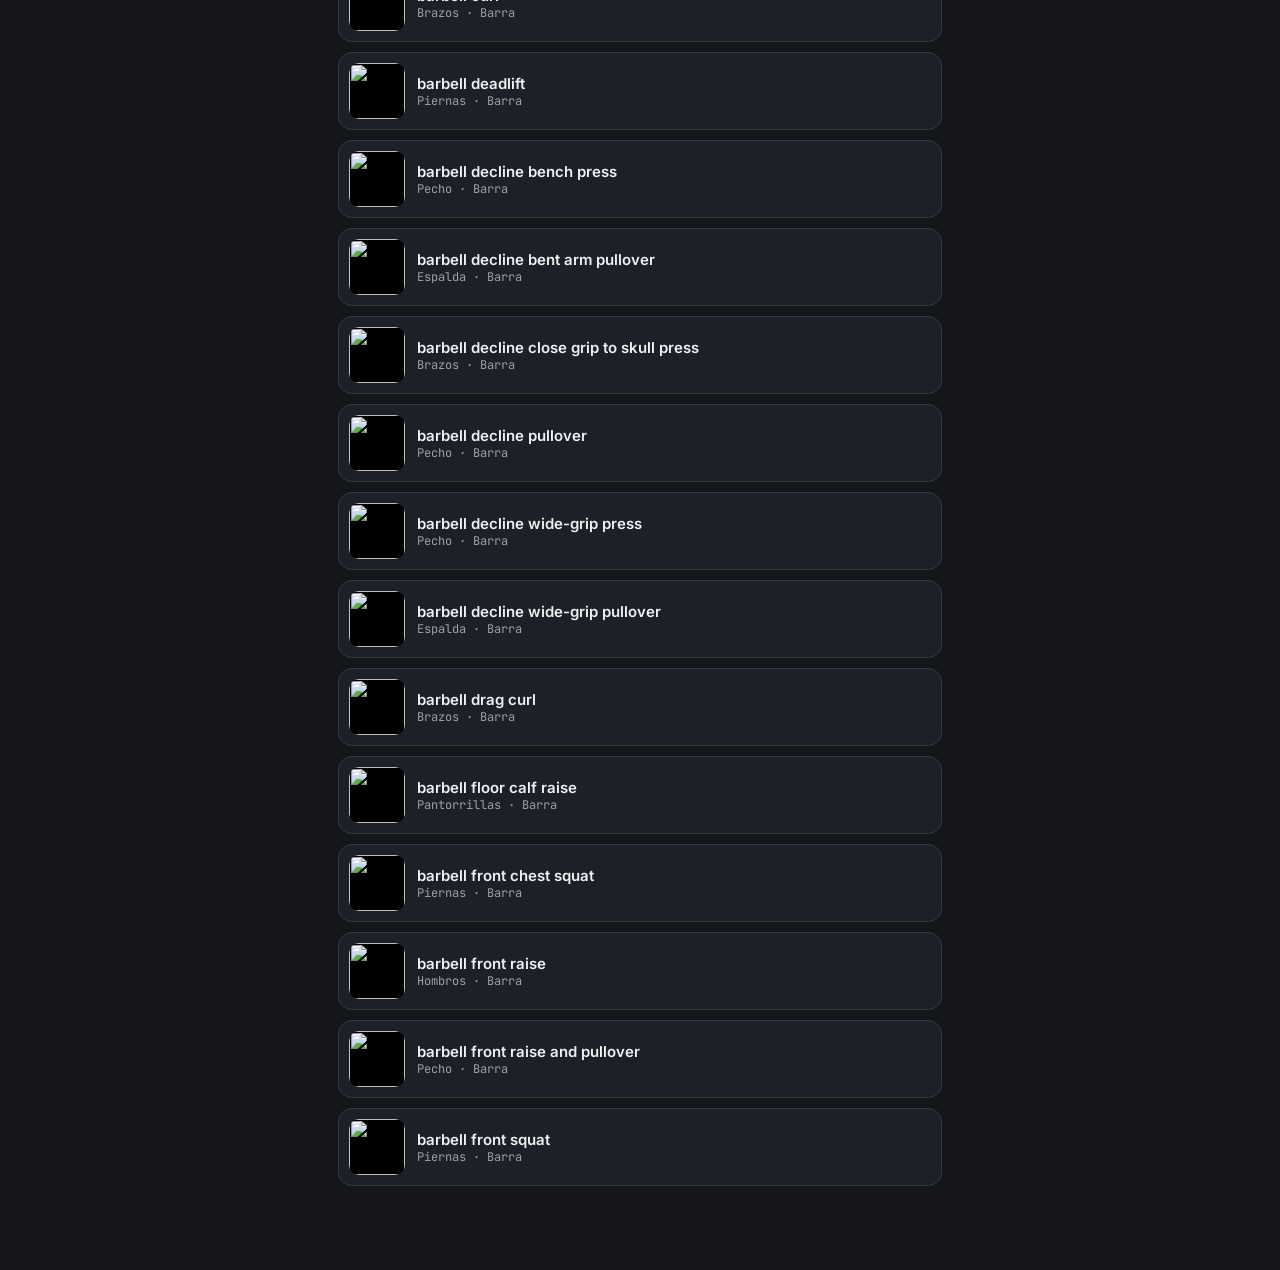
==== commit 587cc834: "Add files via upload" ====
--- a/index.html
+++ b/index.html
@@ -26,7 +26,7 @@
 
   <div class="ex-list" id="ex-list"></div>
   <div class="empty-state" id="empty" style="display:none;">
-    <div class="big">🔍</div>
+    <svg viewBox="0 0 24 24" fill="none" stroke-width="1.8" stroke-linecap="round" stroke-linejoin="round"><circle cx="10.5" cy="10.5" r="6.5"/><path d="M20 20l-4.8-4.8"/></svg>
     Sin resultados. Prueba con otro filtro o búsqueda.
   </div>
 </div>
@@ -47,12 +47,26 @@
 <div class="toast" id="toast"></div>
 
 <nav class="tabbar">
-  <a href="index.html" class="active"><span class="icon">📚</span>Biblioteca</a>
-  <a href="registro.html"><span class="icon">📝</span>Registrar</a>
-  <a href="progreso.html"><span class="icon">📈</span>Progreso</a>
+  <a href="index.html" class="active">
+    <svg viewBox="0 0 24 24" fill="none" stroke="currentColor" stroke-width="1.8" stroke-linecap="round" stroke-linejoin="round"><path d="M4 5.2C4 4.4 4.6 3.8 5.4 3.8H11a1.6 1.6 0 0 1 1.6 1.6v14.8a1.8 1.8 0 0 0-1.8-1.8H4V5.2Z"/><path d="M20 5.2c0-.8-.6-1.4-1.4-1.4H13a1.6 1.6 0 0 0-1.6 1.6v14.8A1.8 1.8 0 0 1 13.2 18.4H20V5.2Z"/></svg>
+    Biblioteca
+  </a>
+  <a href="rutina.html">
+    <svg viewBox="0 0 24 24" fill="none" stroke="currentColor" stroke-width="1.8" stroke-linecap="round" stroke-linejoin="round"><rect x="3.5" y="5" width="17" height="15" rx="2.3"/><path d="M3.5 9.5h17"/><path d="M8 3v3.2M16 3v3.2"/><path d="M7.5 13.2h3M7.5 16.5h3M13.5 13.2h3"/></svg>
+    Rutina
+  </a>
+  <a href="registro.html">
+    <svg viewBox="0 0 24 24" fill="none" stroke="currentColor" stroke-width="1.8" stroke-linecap="round" stroke-linejoin="round"><rect x="5" y="4.2" width="14" height="16.8" rx="2.2"/><path d="M9 4.2v-.6A1.6 1.6 0 0 1 10.6 2h2.8A1.6 1.6 0 0 1 15 3.6v.6"/><path d="M12 10.5v6M9 13.5h6"/></svg>
+    Registrar
+  </a>
+  <a href="progreso.html">
+    <svg viewBox="0 0 24 24" fill="none" stroke="currentColor" stroke-width="1.8" stroke-linecap="round" stroke-linejoin="round"><path d="M4 3.5v15.8c0 .66.54 1.2 1.2 1.2H20.5"/><path d="M7 16l3.6-4.2 3 2.6L18.5 8.4"/></svg>
+    Progreso
+  </a>
 </nav>
 
 <script src="js/config.js"></script>
+<script src="js/translations.js"></script>
 <script>
 let ALL = [];
 let filtroCategoria = "todas";
@@ -79,7 +93,7 @@
 
   const catBox = document.getElementById("chips-categoria");
   catBox.innerHTML = categorias.map(c =>
-    `<div class="chip ${c === filtroCategoria ? "active" : ""}" data-cat="${c}">${c}</div>`
+    `<div class="chip ${c === filtroCategoria ? "active" : ""}" data-cat="${c}">${c === "todas" ? "Todas" : tCategoria(c)}</div>`
   ).join("");
   catBox.querySelectorAll(".chip").forEach(chip => {
     chip.addEventListener("click", () => {
@@ -91,7 +105,7 @@
 
   const eqBox = document.getElementById("chips-equipo");
   eqBox.innerHTML = equipos.map(eq =>
-    `<div class="chip ${eq === filtroEquipo ? "active" : ""}" data-eq="${eq}">${eq}</div>`
+    `<div class="chip ${eq === filtroEquipo ? "active" : ""}" data-eq="${eq}">${eq === "todos" ? "Todos" : tEquipo(eq)}</div>`
   ).join("");
   eqBox.querySelectorAll(".chip").forEach(chip => {
     chip.addEventListener("click", () => {
@@ -116,7 +130,7 @@
       <img src="${e.image_url}" loading="lazy" alt="" />
       <div class="info">
         <div class="name">${e.name}</div>
-        <div class="meta">${e.category} · ${e.equipment}</div>
+        <div class="meta">${tCategoria(e.category)} · ${tEquipo(e.equipment)}</div>
       </div>
     </div>
   `).join("");
@@ -141,7 +155,7 @@
   ejercicioActual = e;
   document.getElementById("sheet-gif").src = e.gif_url;
   document.getElementById("sheet-name").textContent = e.name;
-  document.getElementById("sheet-tags").innerHTML = [e.category, e.equipment, e.target]
+  document.getElementById("sheet-tags").innerHTML = [tCategoria(e.category), tEquipo(e.equipment), tCategoria(e.target)]
     .filter(Boolean).map(t => `<span class="tag">${t}</span>`).join("");
   const pasos = e.instrucciones && e.instrucciones.length
     ? e.instrucciones
--- a/css/style.css
+++ b/css/style.css
@@ -180,16 +180,50 @@
 .tabbar a {
   flex: 1;
   text-align: center;
-  padding: 12px 4px 10px;
+  padding: 11px 4px 9px;
   text-decoration: none;
   color: var(--text-dim);
   font-family: var(--font-mono);
-  font-size: 11px;
+  font-size: 10.5px;
   text-transform: uppercase;
-  letter-spacing: 0.06em;
-}
-.tabbar a .icon { display: block; font-size: 20px; margin-bottom: 2px; }
+  letter-spacing: 0.05em;
+}
+.tabbar a svg {
+  display: block;
+  margin: 0 auto 3px;
+  width: 21px;
+  height: 21px;
+  stroke: currentColor;
+}
 .tabbar a.active { color: var(--accent); }
+
+/* Iconos genéricos inline (reemplazan emoticones) */
+.icon-inline {
+  display: inline-block;
+  vertical-align: -6px;
+  stroke: currentColor;
+  fill: none;
+  margin-right: 6px;
+}
+.empty-state svg {
+  width: 34px;
+  height: 34px;
+  stroke: var(--text-dim);
+  fill: none;
+  margin-bottom: 10px;
+}
+
+/* Spinner de carga */
+.spinner {
+  width: 22px;
+  height: 22px;
+  border: 2.5px solid var(--line-solid);
+  border-top-color: var(--accent);
+  border-radius: 50%;
+  margin: 0 auto 12px;
+  animation: spin 0.8s linear infinite;
+}
+@keyframes spin { to { transform: rotate(360deg); } }
 
 /* Buttons */
 .btn {
@@ -340,3 +374,96 @@
 }
 
 canvas#chart { width: 100%; }
+
+/* Calendario */
+.cal-card { background: var(--bg-elev); border: 1px solid var(--line-solid); border-radius: var(--radius); padding: 14px; margin-bottom: 14px; }
+.cal-header { display: flex; justify-content: space-between; align-items: center; margin-bottom: 12px; }
+.cal-header .mes { font-family: var(--font-display); font-size: 16px; text-transform: capitalize; }
+.cal-nav-btn {
+  background: var(--bg-elev-2);
+  border: 1px solid var(--line-solid);
+  color: var(--text);
+  border-radius: 8px;
+  width: 30px; height: 30px;
+  display: flex; align-items: center; justify-content: center;
+  cursor: pointer;
+}
+.cal-grid { display: grid; grid-template-columns: repeat(7, 1fr); gap: 5px; }
+.cal-dow { font-family: var(--font-mono); font-size: 9.5px; color: var(--text-dim); text-align: center; text-transform: uppercase; padding-bottom: 4px; }
+.cal-day {
+  aspect-ratio: 1;
+  display: flex; align-items: center; justify-content: center;
+  border-radius: 8px;
+  font-family: var(--font-mono);
+  font-size: 12.5px;
+  color: var(--text-dim);
+  background: var(--bg-elev-2);
+  cursor: default;
+  position: relative;
+}
+.cal-day.empty { visibility: hidden; }
+.cal-day.trained { background: var(--accent); color: #10120f; font-weight: 700; cursor: pointer; }
+.cal-day.today { box-shadow: 0 0 0 1.5px var(--text-dim) inset; }
+.cal-day.trained.today { box-shadow: 0 0 0 1.5px var(--bg) inset; }
+.cal-legend { display: flex; align-items: center; gap: 6px; margin-top: 10px; font-family: var(--font-mono); font-size: 11px; color: var(--text-dim); }
+.cal-legend .dot { width: 9px; height: 9px; border-radius: 3px; background: var(--accent); }
+
+/* Rutina semanal */
+.day-card { background: var(--bg-elev); border: 1px solid var(--line-solid); border-radius: var(--radius); padding: 14px; margin-bottom: 10px; }
+.day-card.rest { opacity: 0.6; }
+.day-card .day-head { display: flex; justify-content: space-between; align-items: center; gap: 10px; margin-bottom: 10px; }
+.day-card .day-name { font-family: var(--font-display); font-size: 15px; min-width: 78px; }
+.day-card input.grupo-input { flex: 1; }
+.rest-toggle { display: flex; align-items: center; gap: 6px; font-family: var(--font-mono); font-size: 10.5px; color: var(--text-dim); white-space: nowrap; }
+.rest-toggle input { width: 15px; height: 15px; accent-color: var(--accent); }
+
+.plan-ex-row { display: grid; grid-template-columns: 1fr 46px 56px 20px; gap: 6px; align-items: center; margin-bottom: 6px; }
+.plan-ex-row .plan-name { font-size: 13.5px; overflow: hidden; text-overflow: ellipsis; white-space: nowrap; }
+.plan-ex-row input { padding: 8px 6px; font-size: 13px; text-align: center; }
+.plan-ex-row .rm { text-align: center; color: var(--text-dim); cursor: pointer; }
+
+.mini-search { margin-top: 8px; display: none; }
+.mini-search.open { display: block; }
+.mini-search input { margin-bottom: 6px; }
+.mini-results .ex-card { padding: 7px; }
+.mini-results .ex-card img { width: 40px; height: 40px; }
+.mini-results .ex-card .name { font-size: 13px; }
+
+.add-ex-btn {
+  font-family: var(--font-mono);
+  font-size: 12px;
+  color: var(--accent);
+  background: none;
+  border: 1px dashed var(--accent);
+  border-radius: 8px;
+  padding: 7px 10px;
+  cursor: pointer;
+  width: 100%;
+  margin-top: 6px;
+}
+
+/* Banner "hoy toca" */
+.banner-hoy {
+  display: flex;
+  align-items: center;
+  gap: 12px;
+  background: linear-gradient(135deg, var(--accent), var(--accent-dim));
+  color: #10120f;
+  border-radius: var(--radius);
+  padding: 14px;
+  margin-bottom: 14px;
+}
+.banner-hoy .txt { flex: 1; }
+.banner-hoy .eyebrow-b { font-family: var(--font-mono); font-size: 10.5px; text-transform: uppercase; opacity: 0.7; }
+.banner-hoy .grupo-b { font-family: var(--font-display); font-weight: 700; font-size: 17px; }
+.banner-hoy button {
+  background: #10120f;
+  color: var(--accent);
+  border: none;
+  border-radius: 9px;
+  padding: 9px 12px;
+  font-weight: 700;
+  font-size: 12.5px;
+  cursor: pointer;
+  white-space: nowrap;
+}
